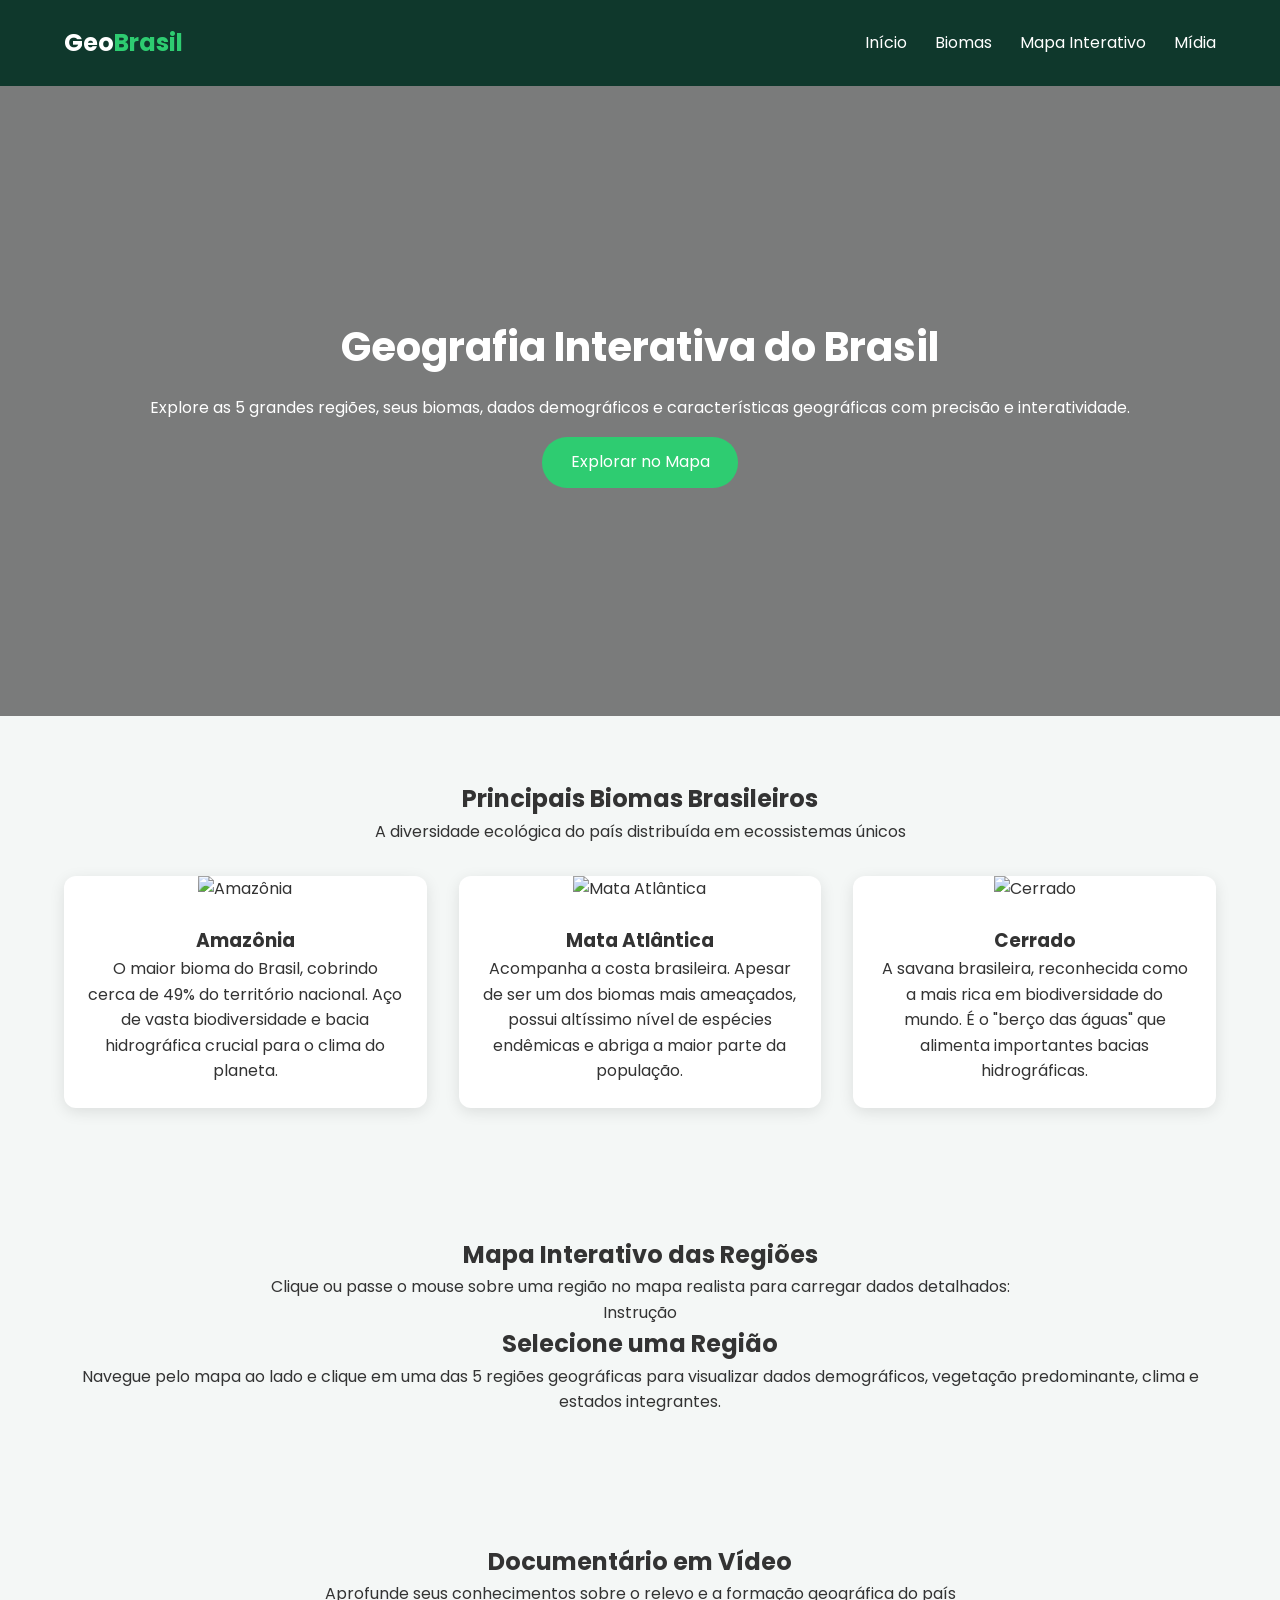
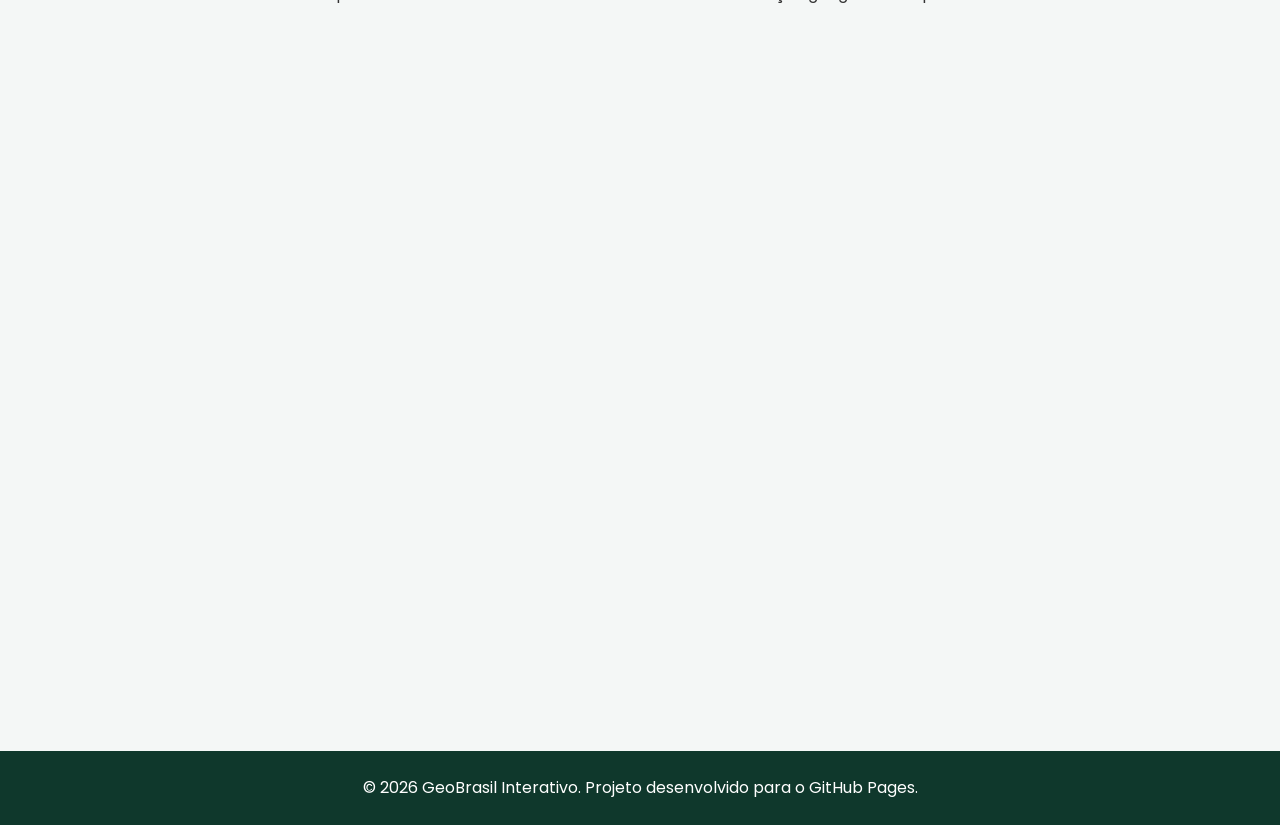
==== index.html @ f1c98713 "Update index.html" ====
<!DOCTYPE html>
<html lang="pt-BR">
<head>
    <meta charset="UTF-8">
    <meta name="viewport" content="width=device-width, initial-scale=1.0">
    <title>Geografia do Brasil | Portal Interativo</title>
    
    <!-- CSS Leaflet (Mapa Interativo Real) -->
    <link rel="stylesheet" href="https://unpkg.com/leaflet@1.9.4/dist/leaflet.css" />
    <!-- Google Fonts -->
    <link href="https://fonts.googleapis.com/css2?family=Poppins:wght@300;400;600;700&display=swap" rel="stylesheet">
    <!-- Estilo Principal -->
    <link rel="stylesheet" href="style.css">
</head>
<body>

    <header class="navbar">
        <div class="logo">Geo<span>Brasil</span></div>
        <nav>
            <a href="#inicio">Início</a>
            <a href="#biomas">Biomas</a>
            <a href="#interativo">Mapa Interativo</a>
            <a href="#midia">Mídia</a>
        </nav>
    </header>

    <section id="inicio" class="hero">
        <div class="hero-content">
            <h1>Geografia Interativa do Brasil</h1>
            <p>Explore as 5 grandes regiões, seus biomas, dados demográficos e características geográficas com precisão e interatividade.</p>
            <a href="#interativo" class="btn">Explorar no Mapa</a>
        </div>
    </section>

    <!-- SEÇÃO DOS BIOMAS -->
    <section id="biomas" class="cards-container">
        <h2>Principais Biomas Brasileiros</h2>
        <p class="subtitulo">A diversidade ecológica do país distribuída em ecossistemas únicos</p>
        
        <div class="grid">
            <div class="card">
                <img src="https://images.unsplash.com/photo-1516026672322-bc52d61a55d5?auto=format&fit=crop&w=600&q=80" alt="Amazônia">
                <div class="card-info">
                    <h3>Amazônia</h3>
                    <p>O maior bioma do Brasil, cobrindo cerca de 49% do território nacional. Aço de vasta biodiversidade e bacia hidrográfica crucial para o clima do planeta.</p>
                </div>
            </div>

            <div class="card">
                <img src="https://images.unsplash.com/photo-1507525428034-b723cf961d3e?auto=format&fit=crop&w=600&q=80" alt="Mata Atlântica">
                <div class="card-info">
                    <h3>Mata Atlântica</h3>
                    <p>Acompanha a costa brasileira. Apesar de ser um dos biomas mais ameaçados, possui altíssimo nível de espécies endêmicas e abriga a maior parte da população.</p>
                </div>
            </div>

            <div class="card">
                <img src="https://images.unsplash.com/photo-1544644181-1484b3fdfc62?auto=format&fit=crop&w=600&q=80" alt="Cerrado">
                <div class="card-info">
                    <h3>Cerrado</h3>
                    <p>A savana brasileira, reconhecida como a mais rica em biodiversidade do mundo. É o "berço das águas" que alimenta importantes bacias hidrográficas.</p>
                </div>
            </div>
        </div>
    </section>

    <!-- MAPA INTERATIVO REAL -->
    <section id="interativo" class="interactive-section">
        <h2>Mapa Interativo das Regiões</h2>
        <p class="subtitulo">Clique ou passe o mouse sobre uma região no mapa realista para carregar dados detalhados:</p>

        <div class="map-layout">
            <!-- Contêiner do Mapa do Leaflet -->
            <div id="map"></div>

            <!-- Painel de Informações Ricas -->
            <div id="info-panel" class="info-panel">
                <div class="panel-header">
                    <span class="badge" id="regiao-tag">Instrução</span>
                    <h2 id="regiao-titulo">Selecione uma Região</h2>
                </div>
                
                <p id="regiao-desc" class="desc-text">
                    Navegue pelo mapa ao lado e clique em uma das 5 regiões geográficas para visualizar dados demográficos, vegetação predominante, clima e estados integrantes.
                </p>

                <div id="regiao-detalhes" class="details-grid" style="display: none;">
                    <div class="detail-item">
                        <strong>Área Aproximada:</strong>
                        <span id="det-area">-</span>
                    </div>
                    <div class="detail-item">
                        <strong>População:</strong>
                        <span id="det-populacao">-</span>
                    </div>
                    <div class="detail-item">
                        <strong>Clima Predominante:</strong>
                        <span id="det-clima">-</span>
                    </div>
                    <div class="detail-item">
                        <strong>Biomas Principais:</strong>
                        <span id="det-biomas">-</span>
                    </div>
                    <div class="detail-item full-width">
                        <strong>Estados:</strong>
                        <span id="det-estados">-</span>
                    </div>
                </div>
            </div>
        </div>
    </section>

    <!-- VÍDEOS E MÍDIA -->
    <section id="midia" class="media-section">
        <h2>Documentário em Vídeo</h2>
        <p class="subtitulo">Aprofunde seus conhecimentos sobre o relevo e a formação geográfica do país</p>
        
        <div class="video-container">
            <iframe src="https://www.youtube-nocookie.com/embed/dQw4w9WgXcQ" title="Documentário Geografia do Brasil" frameborder="0" allow="accelerometer; autoplay; clipboard-write; encrypted-media; gyroscope; picture-in-picture" allowfullscreen></iframe>
        </div>
    </section>

    <footer>
        <p>&copy; 2026 GeoBrasil Interativo. Projeto desenvolvido para o GitHub Pages.</p>
    </footer>

    <!-- JS do Leaflet -->
    <script src="https://unpkg.com/leaflet@1.9.4/dist/leaflet.js"></script>
    <!-- Código JS Principal -->
    <script src="script.js"></script>
</body>
</html>
---- style.css ----
* {
    margin: 0;
    padding: 0;
    box-sizing: border-box;
    font-family: 'Poppins', sans-serif;
}

body {
    background-color: #f4f7f6;
    color: #333;
    line-height: 1.6;
}

.navbar {
    display: flex;
    justify-content: space-between;
    align-items: center;
    padding: 1.5rem 5%;
    background: #0f382c;
    color: white;
    position: sticky;
    top: 0;
    z-index: 1000;
}

.navbar .logo {
    font-size: 1.5rem;
    font-weight: 700;
}

.navbar .logo span {
    color: #2ecc71;
}

.navbar nav a {
    color: white;
    text-decoration: none;
    margin-left: 1.5rem;
    transition: color 0.3s;
}

.navbar nav a:hover {
    color: #2ecc71;
}

.hero {
    height: 70vh;
    background: linear-gradient(rgba(0,0,0,0.5), rgba(0,0,0,0.5)), url('https://images.unsplash.com/photo-1544644181-1484b3fdfc62?auto=format&fit=crop&w=1500&q=80') center/cover;
    display: flex;
    align-items: center;
    justify-content: center;
    text-align: center;
    color: white;
    padding: 0 1rem;
}

.hero h1 {
    font-size: 2.5rem;
    margin-bottom: 1rem;
}

.btn {
    display: inline-block;
    padding: 0.8rem 1.8rem;
    background: #2ecc71;
    color: white;
    text-decoration: none;
    border-radius: 25px;
    margin-top: 1rem;
    transition: transform 0.3s, background 0.3s;
}

.btn:hover {
    background: #27ae60;
    transform: translateY(-3px);
}

.cards-container, .interactive-section, .media-section {
    padding: 4rem 5%;
    text-align: center;
}

.grid {
    display: grid;
    grid-template-columns: repeat(auto-fit, minmax(280px, 1fr));
    gap: 2rem;
    margin-top: 2rem;
}

.card {
    background: white;
    border-radius: 12px;
    overflow: hidden;
    box-shadow: 0 4px 15px rgba(0,0,0,0.1);
    transition: transform 0.3s;
}

.card:hover {
    transform: translateY(-8px);
}

.card img {
    width: 100%;
    height: 200px;
    object-fit: cover;
}

.card-info {
    padding: 1.5rem;
}

.map-container {
    display: flex;
    flex-wrap: wrap;
    justify-content: center;
    align-items: center;
    gap: 2rem;
    margin-top: 2rem;
}

.mapa-svg {
    width: 100%;
    max-width: 400px;
    height: auto;
}

.regiao {
    fill: #2ecc71;
    stroke: #ffffff;
    stroke-width: 2;
    cursor: pointer;
    transition: fill 0.3s, transform 0.2s;
}

.regiao:hover {
    fill: #0f382c;
}

.info-box {
    background: white;
    padding: 2rem;
    border-radius: 10px;
    box-shadow: 0 4px 10px rgba(0,0,0,0.08);
    max-width: 350px;
    text-align: left;
}

.video-container {
    margin-top: 2rem;
    position: relative;
    padding-bottom: 56.25%;
    height: 0;
    overflow: hidden;
    max-width: 800px;
    margin-left: auto;
    margin-right: auto;
    border-radius: 12px;
}

.video-container iframe {
    position: absolute;
    top: 0;
    left: 0;
    width: 100%;
    height: 100%;
}

footer {
    background: #0f382c;
    color: white;
    text-align: center;
    padding: 1.5rem;
}
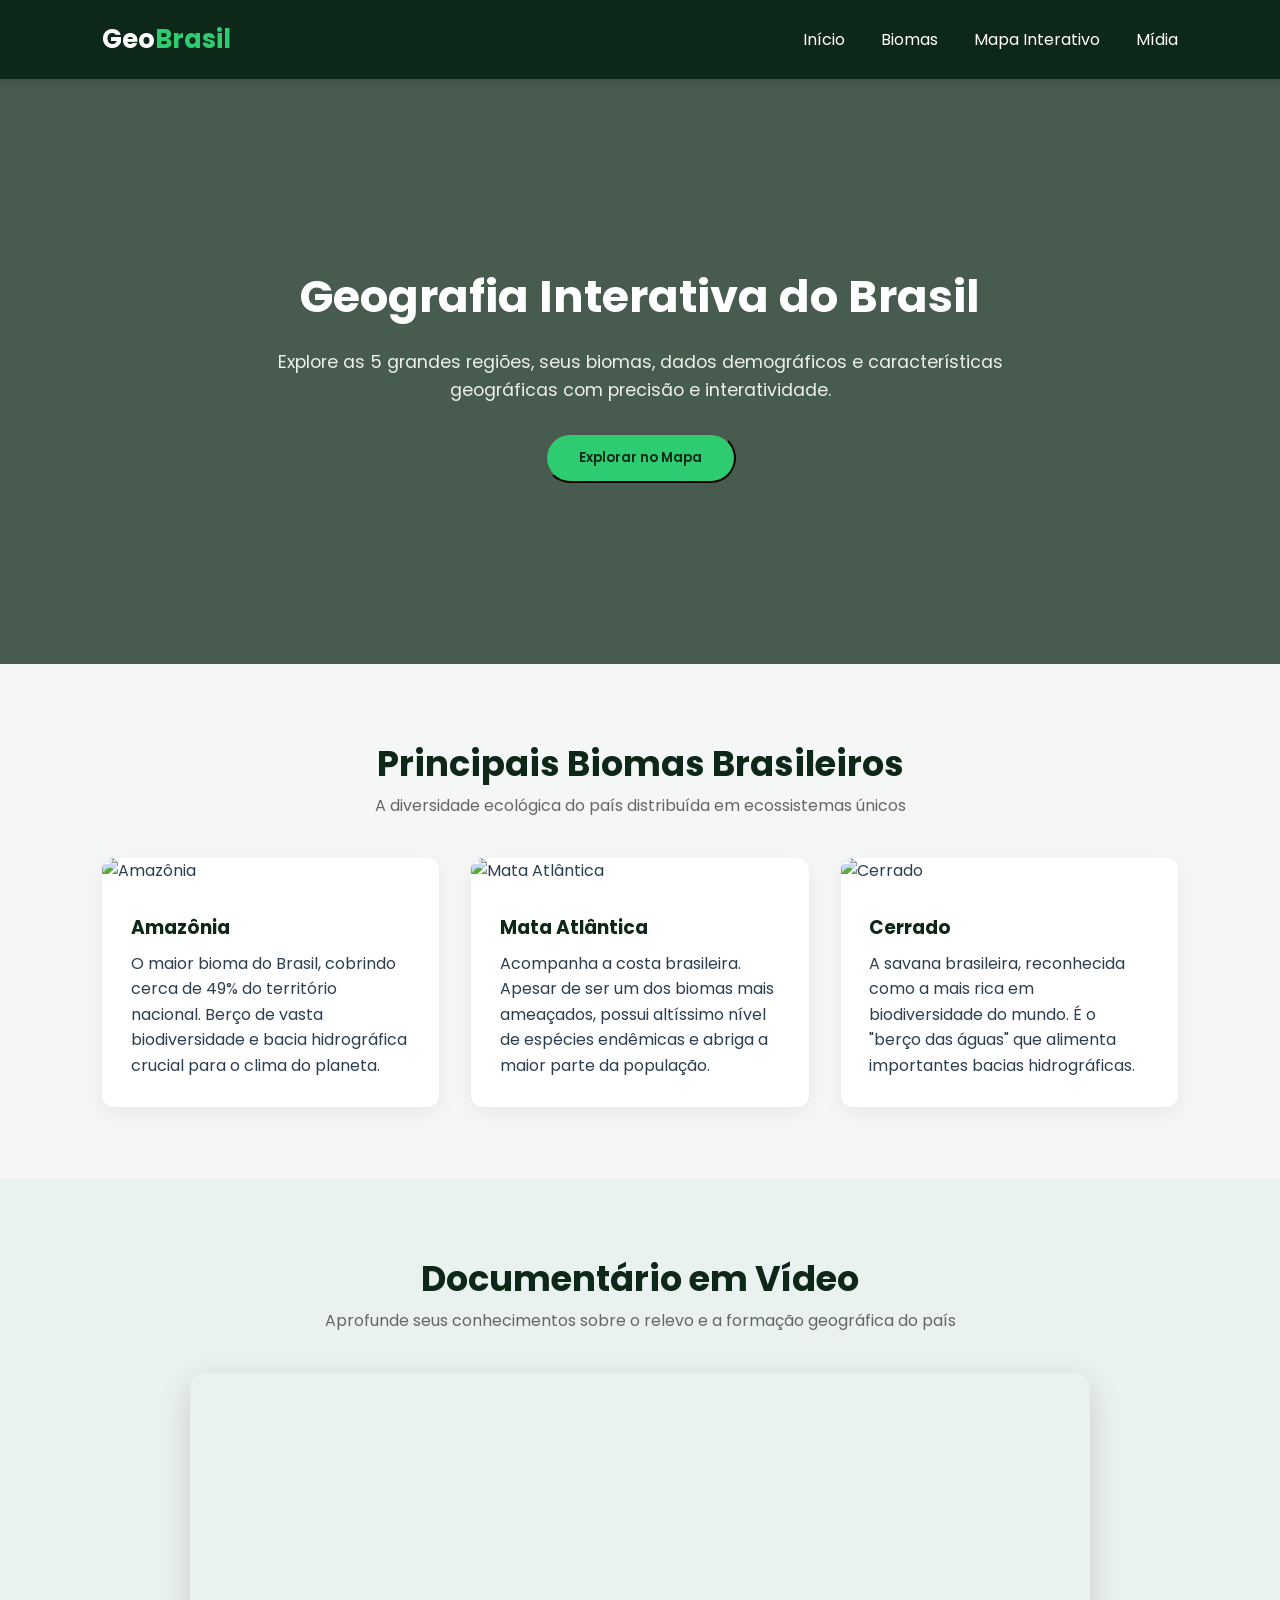
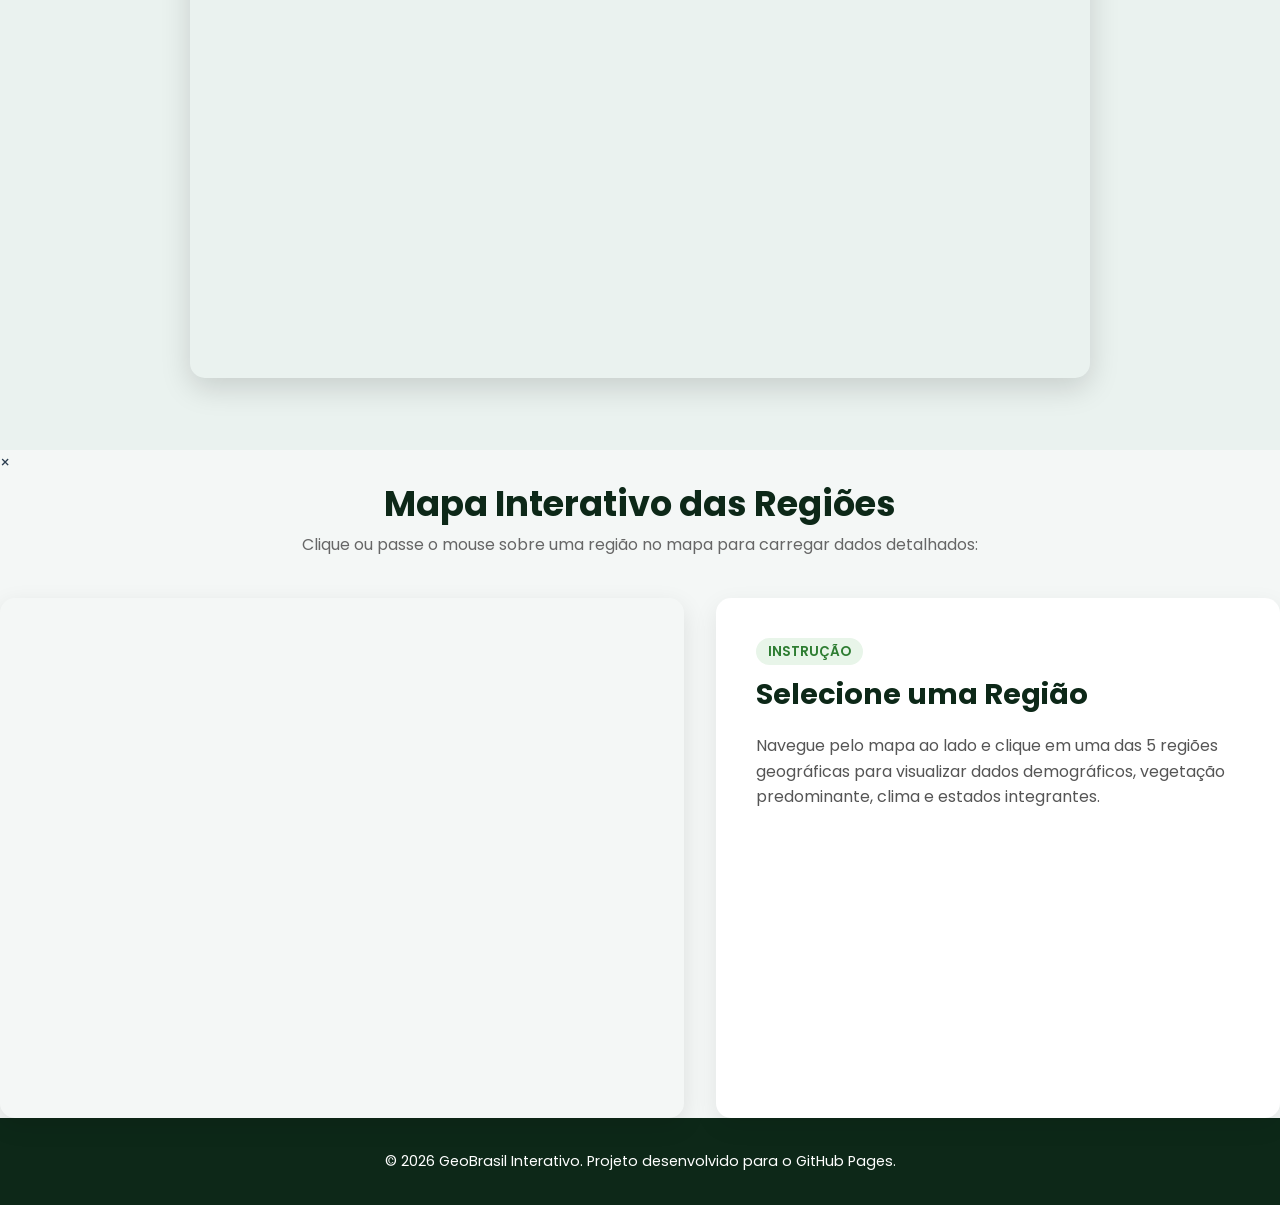
==== commit 9123fce2: "Update index.html" ====
--- a/index.html
+++ b/index.html
@@ -19,7 +19,7 @@
         <nav>
             <a href="#inicio">Início</a>
             <a href="#biomas">Biomas</a>
-            <a href="#interativo">Mapa Interativo</a>
+            <a href="javascript:void(0)" id="open-map-btn">Mapa Interativo</a>
             <a href="#midia">Mídia</a>
         </nav>
     </header>
@@ -28,7 +28,7 @@
         <div class="hero-content">
             <h1>Geografia Interativa do Brasil</h1>
             <p>Explore as 5 grandes regiões, seus biomas, dados demográficos e características geográficas com precisão e interatividade.</p>
-            <a href="#interativo" class="btn">Explorar no Mapa</a>
+            <button id="hero-map-btn" class="btn">Explorar no Mapa</button>
         </div>
     </section>
 
@@ -42,7 +42,7 @@
                 <img src="https://images.unsplash.com/photo-1516026672322-bc52d61a55d5?auto=format&fit=crop&w=600&q=80" alt="Amazônia">
                 <div class="card-info">
                     <h3>Amazônia</h3>
-                    <p>O maior bioma do Brasil, cobrindo cerca de 49% do território nacional. Aço de vasta biodiversidade e bacia hidrográfica crucial para o clima do planeta.</p>
+                    <p>O maior bioma do Brasil, cobrindo cerca de 49% do território nacional. Berço de vasta biodiversidade e bacia hidrográfica crucial para o clima do planeta.</p>
                 </div>
             </div>
 
@@ -64,52 +64,6 @@
         </div>
     </section>
 
-    <!-- MAPA INTERATIVO REAL -->
-    <section id="interativo" class="interactive-section">
-        <h2>Mapa Interativo das Regiões</h2>
-        <p class="subtitulo">Clique ou passe o mouse sobre uma região no mapa realista para carregar dados detalhados:</p>
-
-        <div class="map-layout">
-            <!-- Contêiner do Mapa do Leaflet -->
-            <div id="map"></div>
-
-            <!-- Painel de Informações Ricas -->
-            <div id="info-panel" class="info-panel">
-                <div class="panel-header">
-                    <span class="badge" id="regiao-tag">Instrução</span>
-                    <h2 id="regiao-titulo">Selecione uma Região</h2>
-                </div>
-                
-                <p id="regiao-desc" class="desc-text">
-                    Navegue pelo mapa ao lado e clique em uma das 5 regiões geográficas para visualizar dados demográficos, vegetação predominante, clima e estados integrantes.
-                </p>
-
-                <div id="regiao-detalhes" class="details-grid" style="display: none;">
-                    <div class="detail-item">
-                        <strong>Área Aproximada:</strong>
-                        <span id="det-area">-</span>
-                    </div>
-                    <div class="detail-item">
-                        <strong>População:</strong>
-                        <span id="det-populacao">-</span>
-                    </div>
-                    <div class="detail-item">
-                        <strong>Clima Predominante:</strong>
-                        <span id="det-clima">-</span>
-                    </div>
-                    <div class="detail-item">
-                        <strong>Biomas Principais:</strong>
-                        <span id="det-biomas">-</span>
-                    </div>
-                    <div class="detail-item full-width">
-                        <strong>Estados:</strong>
-                        <span id="det-estados">-</span>
-                    </div>
-                </div>
-            </div>
-        </div>
-    </section>
-
     <!-- VÍDEOS E MÍDIA -->
     <section id="midia" class="media-section">
         <h2>Documentário em Vídeo</h2>
@@ -119,6 +73,52 @@
             <iframe src="https://www.youtube-nocookie.com/embed/dQw4w9WgXcQ" title="Documentário Geografia do Brasil" frameborder="0" allow="accelerometer; autoplay; clipboard-write; encrypted-media; gyroscope; picture-in-picture" allowfullscreen></iframe>
         </div>
     </section>
+
+    <!-- JANELA MODAL DO MAPA INTERATIVO -->
+    <div id="map-modal" class="modal">
+        <div class="modal-content">
+            <span class="close-btn" id="close-map-btn">&times;</span>
+            <h2>Mapa Interativo das Regiões</h2>
+            <p class="subtitulo">Clique ou passe o mouse sobre uma região no mapa para carregar dados detalhados:</p>
+
+            <div class="map-layout">
+                <div id="map"></div>
+                <div id="info-panel" class="info-panel">
+                    <div class="panel-header">
+                        <span class="badge" id="regiao-tag">Instrução</span>
+                        <h2 id="regiao-titulo">Selecione uma Região</h2>
+                    </div>
+                    
+                    <p id="regiao-desc" class="desc-text">
+                        Navegue pelo mapa ao lado e clique em uma das 5 regiões geográficas para visualizar dados demográficos, vegetação predominante, clima e estados integrantes.
+                    </p>
+
+                    <div id="regiao-detalhes" class="details-grid" style="display: none;">
+                        <div class="detail-item">
+                            <strong>Área Aproximada:</strong>
+                            <span id="det-area">-</span>
+                        </div>
+                        <div class="detail-item">
+                            <strong>População:</strong>
+                            <span id="det-populacao">-</span>
+                        </div>
+                        <div class="detail-item">
+                            <strong>Clima Predominante:</strong>
+                            <span id="det-clima">-</span>
+                        </div>
+                        <div class="detail-item">
+                            <strong>Biomas Principais:</strong>
+                            <span id="det-biomas">-</span>
+                        </div>
+                        <div class="detail-item full-width">
+                            <strong>Estados:</strong>
+                            <span id="det-estados">-</span>
+                        </div>
+                    </div>
+                </div>
+            </div>
+        </div>
+    </div>
 
     <footer>
         <p>&copy; 2026 GeoBrasil Interativo. Projeto desenvolvido para o GitHub Pages.</p>
--- a/style.css
+++ b/style.css
@@ -7,24 +7,26 @@
 
 body {
     background-color: #f4f7f6;
-    color: #333;
+    color: #2c3e50;
     line-height: 1.6;
 }
 
+/* NAVBAR */
 .navbar {
     display: flex;
     justify-content: space-between;
     align-items: center;
-    padding: 1.5rem 5%;
-    background: #0f382c;
+    padding: 1.2rem 8%;
+    background: #0d2818;
     color: white;
     position: sticky;
     top: 0;
     z-index: 1000;
+    box-shadow: 0 2px 10px rgba(0,0,0,0.15);
 }
 
 .navbar .logo {
-    font-size: 1.5rem;
+    font-size: 1.6rem;
     font-weight: 700;
 }
 
@@ -35,7 +37,8 @@
 .navbar nav a {
     color: white;
     text-decoration: none;
-    margin-left: 1.5rem;
+    margin-left: 2rem;
+    font-weight: 400;
     transition: color 0.3s;
 }
 
@@ -43,118 +46,196 @@
     color: #2ecc71;
 }
 
+/* HERO SECTION */
 .hero {
-    height: 70vh;
-    background: linear-gradient(rgba(0,0,0,0.5), rgba(0,0,0,0.5)), url('https://images.unsplash.com/photo-1544644181-1484b3fdfc62?auto=format&fit=crop&w=1500&q=80') center/cover;
+    height: 65vh;
+    background: linear-gradient(rgba(13, 40, 24, 0.75), rgba(13, 40, 24, 0.75)), 
+                url('https://images.unsplash.com/photo-1544644181-1484b3fdfc62?auto=format&fit=crop&w=1500&q=80') center/cover no-repeat;
     display: flex;
     align-items: center;
     justify-content: center;
     text-align: center;
     color: white;
-    padding: 0 1rem;
+    padding: 0 2rem;
+}
+
+.hero-content {
+    max-width: 800px;
 }
 
 .hero h1 {
-    font-size: 2.5rem;
+    font-size: 2.8rem;
     margin-bottom: 1rem;
+    font-weight: 700;
+}
+
+.hero p {
+    font-size: 1.1rem;
+    margin-bottom: 1.8rem;
+    opacity: 0.9;
 }
 
 .btn {
     display: inline-block;
-    padding: 0.8rem 1.8rem;
+    padding: 0.8rem 2rem;
     background: #2ecc71;
-    color: white;
+    color: #0d2818;
+    font-weight: 600;
     text-decoration: none;
-    border-radius: 25px;
-    margin-top: 1rem;
-    transition: transform 0.3s, background 0.3s;
+    border-radius: 30px;
+    transition: all 0.3s ease;
 }
 
 .btn:hover {
     background: #27ae60;
+    color: white;
     transform: translateY(-3px);
-}
-
+    box-shadow: 0 5px 15px rgba(46, 204, 113, 0.4);
+}
+
+/* SEÇÕES GERAIS */
 .cards-container, .interactive-section, .media-section {
-    padding: 4rem 5%;
-    text-align: center;
-}
-
+    padding: 4.5rem 8%;
+}
+
+h2 {
+    font-size: 2.2rem;
+    color: #0d2818;
+    text-align: center;
+}
+
+.subtitulo {
+    text-align: center;
+    color: #666;
+    margin-bottom: 2.5rem;
+}
+
+/* CARDS DOS BIOMAS */
 .grid {
     display: grid;
-    grid-template-columns: repeat(auto-fit, minmax(280px, 1fr));
+    grid-template-columns: repeat(auto-fit, minmax(300px, 1fr));
     gap: 2rem;
-    margin-top: 2rem;
 }
 
 .card {
     background: white;
     border-radius: 12px;
     overflow: hidden;
-    box-shadow: 0 4px 15px rgba(0,0,0,0.1);
-    transition: transform 0.3s;
+    box-shadow: 0 6px 20px rgba(0,0,0,0.06);
+    transition: transform 0.3s, box-shadow 0.3s;
 }
 
 .card:hover {
     transform: translateY(-8px);
+    box-shadow: 0 12px 25px rgba(0,0,0,0.12);
 }
 
 .card img {
     width: 100%;
-    height: 200px;
+    height: 220px;
     object-fit: cover;
 }
 
 .card-info {
-    padding: 1.5rem;
-}
-
-.map-container {
-    display: flex;
+    padding: 1.8rem;
+}
+
+.card-info h3 {
+    color: #0d2818;
+    margin-bottom: 0.5rem;
+}
+
+/* LAYOUT DO MAPA E PAINEL */
+.map-layout {
+    display: flex;
+    gap: 2rem;
+    align-items: stretch;
+    margin-top: 1rem;
     flex-wrap: wrap;
-    justify-content: center;
-    align-items: center;
-    gap: 2rem;
-    margin-top: 2rem;
-}
-
-.mapa-svg {
-    width: 100%;
-    max-width: 400px;
-    height: auto;
-}
-
-.regiao {
-    fill: #2ecc71;
-    stroke: #ffffff;
-    stroke-width: 2;
-    cursor: pointer;
-    transition: fill 0.3s, transform 0.2s;
-}
-
-.regiao:hover {
-    fill: #0f382c;
-}
-
-.info-box {
+}
+
+#map {
+    flex: 1 1 500px;
+    height: 520px;
+    border-radius: 15px;
+    box-shadow: 0 8px 25px rgba(0,0,0,0.1);
+    z-index: 1;
+}
+
+.info-panel {
+    flex: 1 1 380px;
     background: white;
-    padding: 2rem;
+    padding: 2.5rem;
+    border-radius: 15px;
+    box-shadow: 0 8px 25px rgba(0,0,0,0.08);
+    display: flex;
+    flex-direction: column;
+    justify-content: flex-start;
+}
+
+.panel-header {
+    margin-bottom: 1rem;
+}
+
+.badge {
+    background: #e8f5e9;
+    color: #2e7d32;
+    padding: 4px 12px;
+    border-radius: 20px;
+    font-size: 0.85rem;
+    font-weight: 600;
+    text-transform: uppercase;
+}
+
+.info-panel h2 {
+    text-align: left;
+    margin-top: 0.5rem;
+    font-size: 1.8rem;
+}
+
+.desc-text {
+    font-size: 1rem;
+    color: #555;
+    margin-bottom: 1.5rem;
+}
+
+.details-grid {
+    display: grid;
+    grid-template-columns: 1fr 1fr;
+    gap: 1rem;
+    background: #f8f9fa;
+    padding: 1.2rem;
     border-radius: 10px;
-    box-shadow: 0 4px 10px rgba(0,0,0,0.08);
-    max-width: 350px;
-    text-align: left;
+    border-left: 4px solid #2ecc71;
+}
+
+.detail-item {
+    font-size: 0.9rem;
+}
+
+.detail-item strong {
+    display: block;
+    color: #0d2818;
+}
+
+.detail-item.full-width {
+    grid-column: span 2;
+}
+
+/* MÍDIA E VÍDEO */
+.media-section {
+    background: #eaf2ef;
 }
 
 .video-container {
-    margin-top: 2rem;
     position: relative;
     padding-bottom: 56.25%;
     height: 0;
     overflow: hidden;
-    max-width: 800px;
-    margin-left: auto;
-    margin-right: auto;
-    border-radius: 12px;
+    max-width: 900px;
+    margin: 0 auto;
+    border-radius: 15px;
+    box-shadow: 0 10px 30px rgba(0,0,0,0.15);
 }
 
 .video-container iframe {
@@ -165,9 +246,24 @@
     height: 100%;
 }
 
+/* FOOTER */
 footer {
-    background: #0f382c;
-    color: white;
-    text-align: center;
-    padding: 1.5rem;
-}
+    background: #0d2818;
+    color: white;
+    text-align: center;
+    padding: 2rem;
+    font-size: 0.9rem;
+}
+
+/* RESPONSIVIDADE */
+@media (max-width: 768px) {
+    .map-layout {
+        flex-direction: column;
+    }
+    #map {
+        height: 380px;
+    }
+    .hero h1 {
+        font-size: 2rem;
+    }
+}
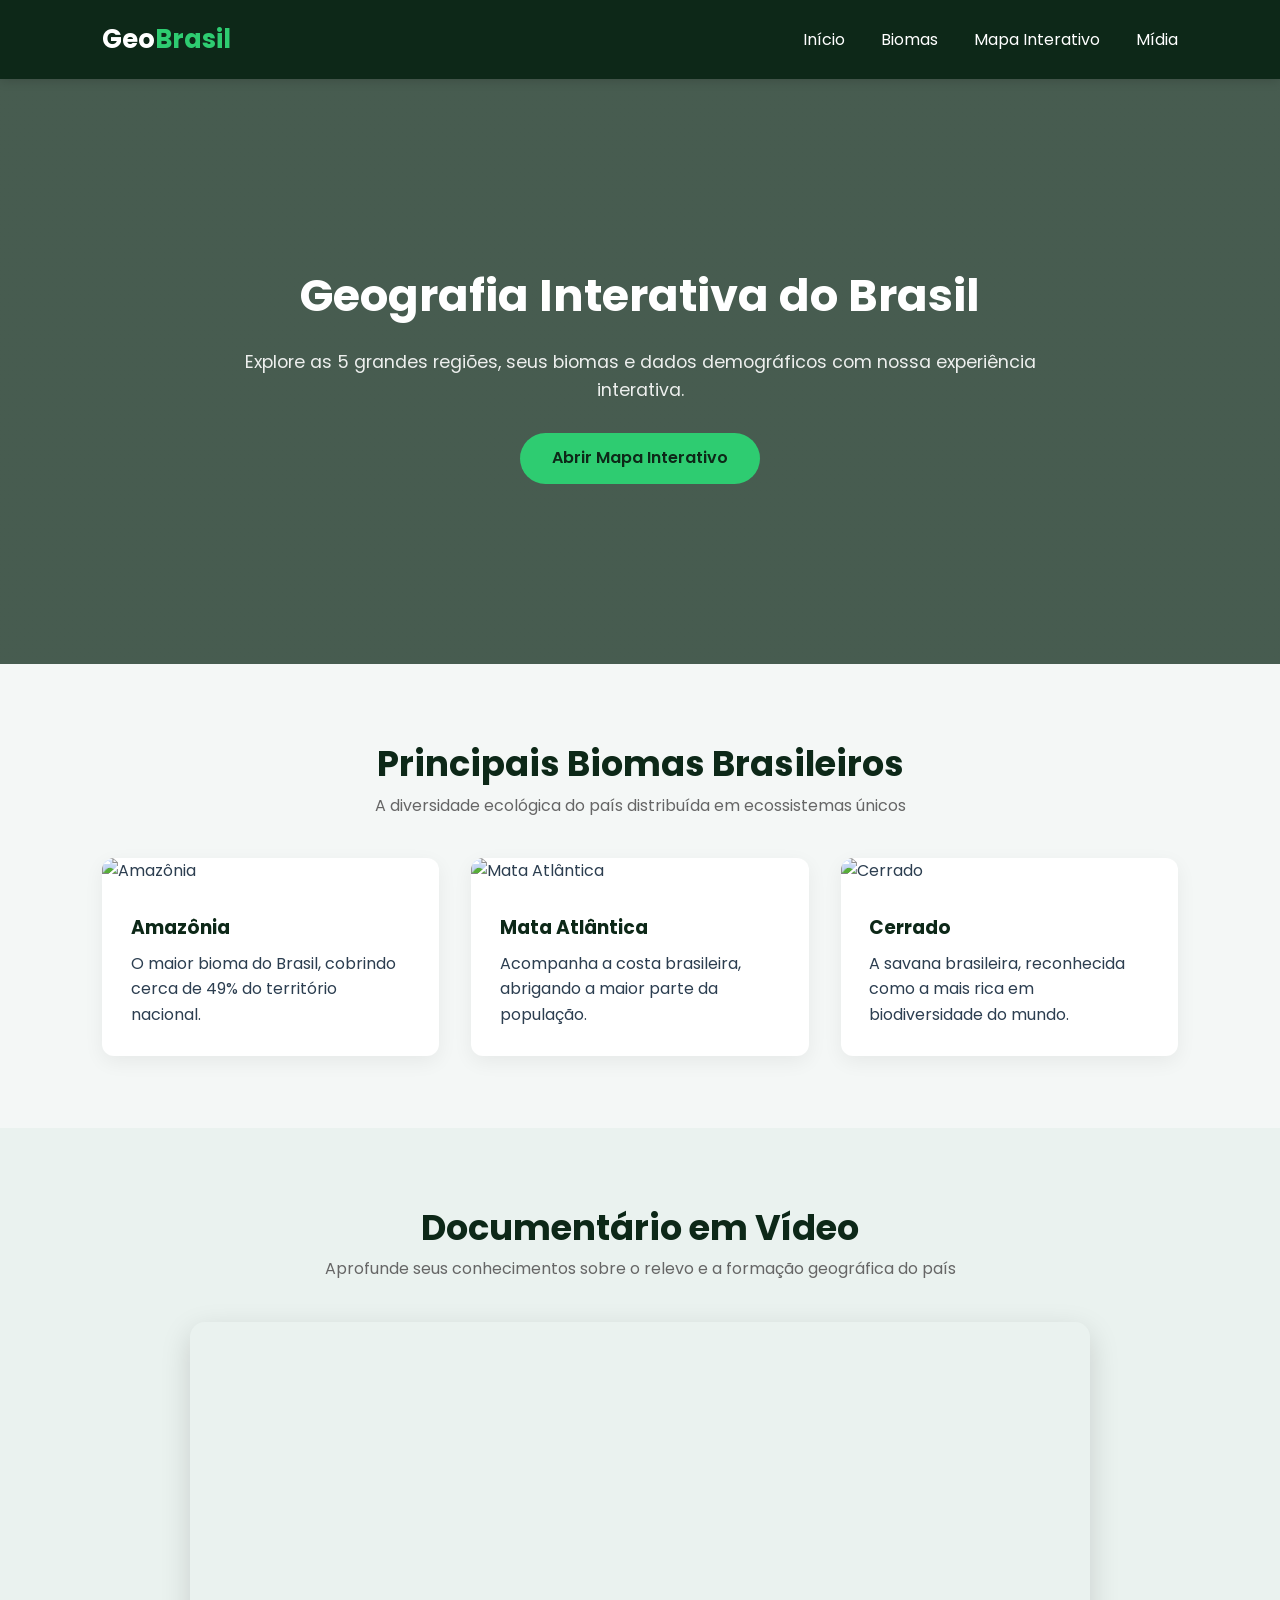
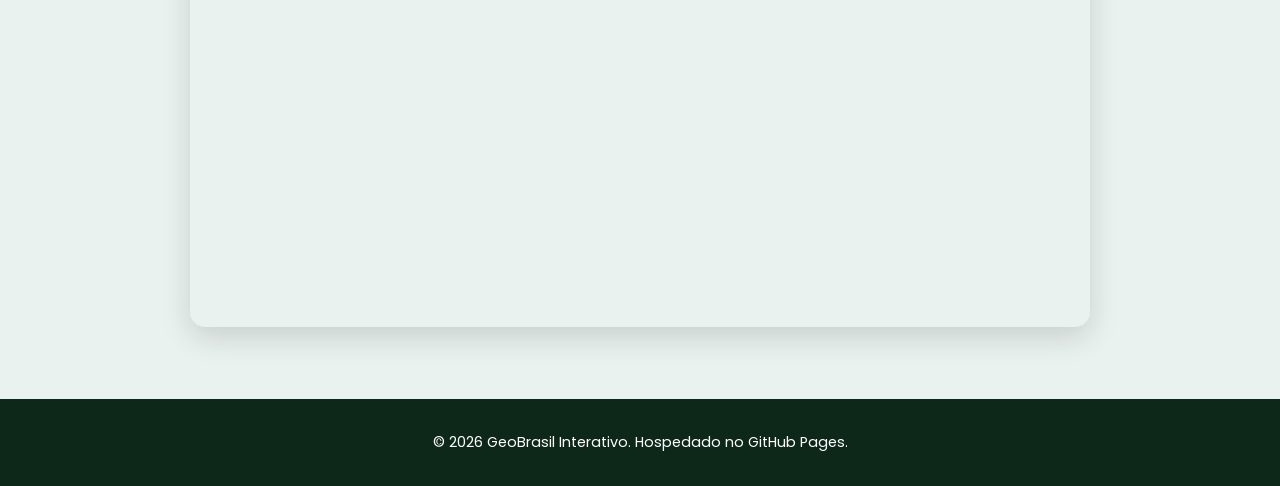
==== commit a5a487ae: "Update index.html" ====
--- a/index.html
+++ b/index.html
@@ -3,13 +3,8 @@
 <head>
     <meta charset="UTF-8">
     <meta name="viewport" content="width=device-width, initial-scale=1.0">
-    <title>Geografia do Brasil | Portal Interativo</title>
-    
-    <!-- CSS Leaflet (Mapa Interativo Real) -->
-    <link rel="stylesheet" href="https://unpkg.com/leaflet@1.9.4/dist/leaflet.css" />
-    <!-- Google Fonts -->
+    <title>Geografia do Brasil | Portal</title>
     <link href="https://fonts.googleapis.com/css2?family=Poppins:wght@300;400;600;700&display=swap" rel="stylesheet">
-    <!-- Estilo Principal -->
     <link rel="stylesheet" href="style.css">
 </head>
 <body>
@@ -17,9 +12,9 @@
     <header class="navbar">
         <div class="logo">Geo<span>Brasil</span></div>
         <nav>
-            <a href="#inicio">Início</a>
+            <a href="index.html">Início</a>
             <a href="#biomas">Biomas</a>
-            <a href="javascript:void(0)" id="open-map-btn">Mapa Interativo</a>
+            <a href="mapa.html" class="nav-highlight">Mapa Interativo</a>
             <a href="#midia">Mídia</a>
         </nav>
     </header>
@@ -27,12 +22,11 @@
     <section id="inicio" class="hero">
         <div class="hero-content">
             <h1>Geografia Interativa do Brasil</h1>
-            <p>Explore as 5 grandes regiões, seus biomas, dados demográficos e características geográficas com precisão e interatividade.</p>
-            <button id="hero-map-btn" class="btn">Explorar no Mapa</button>
+            <p>Explore as 5 grandes regiões, seus biomas e dados demográficos com nossa experiência interativa.</p>
+            <a href="mapa.html" class="btn">Abrir Mapa Interativo</a>
         </div>
     </section>
 
-    <!-- SEÇÃO DOS BIOMAS -->
     <section id="biomas" class="cards-container">
         <h2>Principais Biomas Brasileiros</h2>
         <p class="subtitulo">A diversidade ecológica do país distribuída em ecossistemas únicos</p>
@@ -42,91 +36,37 @@
                 <img src="https://images.unsplash.com/photo-1516026672322-bc52d61a55d5?auto=format&fit=crop&w=600&q=80" alt="Amazônia">
                 <div class="card-info">
                     <h3>Amazônia</h3>
-                    <p>O maior bioma do Brasil, cobrindo cerca de 49% do território nacional. Berço de vasta biodiversidade e bacia hidrográfica crucial para o clima do planeta.</p>
+                    <p>O maior bioma do Brasil, cobrindo cerca de 49% do território nacional.</p>
                 </div>
             </div>
-
             <div class="card">
                 <img src="https://images.unsplash.com/photo-1507525428034-b723cf961d3e?auto=format&fit=crop&w=600&q=80" alt="Mata Atlântica">
                 <div class="card-info">
                     <h3>Mata Atlântica</h3>
-                    <p>Acompanha a costa brasileira. Apesar de ser um dos biomas mais ameaçados, possui altíssimo nível de espécies endêmicas e abriga a maior parte da população.</p>
+                    <p>Acompanha a costa brasileira, abrigando a maior parte da população.</p>
                 </div>
             </div>
-
             <div class="card">
                 <img src="https://images.unsplash.com/photo-1544644181-1484b3fdfc62?auto=format&fit=crop&w=600&q=80" alt="Cerrado">
                 <div class="card-info">
                     <h3>Cerrado</h3>
-                    <p>A savana brasileira, reconhecida como a mais rica em biodiversidade do mundo. É o "berço das águas" que alimenta importantes bacias hidrográficas.</p>
+                    <p>A savana brasileira, reconhecida como a mais rica em biodiversidade do mundo.</p>
                 </div>
             </div>
         </div>
     </section>
 
-    <!-- VÍDEOS E MÍDIA -->
     <section id="midia" class="media-section">
         <h2>Documentário em Vídeo</h2>
         <p class="subtitulo">Aprofunde seus conhecimentos sobre o relevo e a formação geográfica do país</p>
-        
         <div class="video-container">
-            <iframe src="https://www.youtube-nocookie.com/embed/dQw4w9WgXcQ" title="Documentário Geografia do Brasil" frameborder="0" allow="accelerometer; autoplay; clipboard-write; encrypted-media; gyroscope; picture-in-picture" allowfullscreen></iframe>
+            <iframe src="https://www.youtube-nocookie.com/embed/dQw4w9WgXcQ" title="Documentário Geografia do Brasil" frameborder="0" allowfullscreen></iframe>
         </div>
     </section>
 
-    <!-- JANELA MODAL DO MAPA INTERATIVO -->
-    <div id="map-modal" class="modal">
-        <div class="modal-content">
-            <span class="close-btn" id="close-map-btn">&times;</span>
-            <h2>Mapa Interativo das Regiões</h2>
-            <p class="subtitulo">Clique ou passe o mouse sobre uma região no mapa para carregar dados detalhados:</p>
-
-            <div class="map-layout">
-                <div id="map"></div>
-                <div id="info-panel" class="info-panel">
-                    <div class="panel-header">
-                        <span class="badge" id="regiao-tag">Instrução</span>
-                        <h2 id="regiao-titulo">Selecione uma Região</h2>
-                    </div>
-                    
-                    <p id="regiao-desc" class="desc-text">
-                        Navegue pelo mapa ao lado e clique em uma das 5 regiões geográficas para visualizar dados demográficos, vegetação predominante, clima e estados integrantes.
-                    </p>
-
-                    <div id="regiao-detalhes" class="details-grid" style="display: none;">
-                        <div class="detail-item">
-                            <strong>Área Aproximada:</strong>
-                            <span id="det-area">-</span>
-                        </div>
-                        <div class="detail-item">
-                            <strong>População:</strong>
-                            <span id="det-populacao">-</span>
-                        </div>
-                        <div class="detail-item">
-                            <strong>Clima Predominante:</strong>
-                            <span id="det-clima">-</span>
-                        </div>
-                        <div class="detail-item">
-                            <strong>Biomas Principais:</strong>
-                            <span id="det-biomas">-</span>
-                        </div>
-                        <div class="detail-item full-width">
-                            <strong>Estados:</strong>
-                            <span id="det-estados">-</span>
-                        </div>
-                    </div>
-                </div>
-            </div>
-        </div>
-    </div>
-
     <footer>
-        <p>&copy; 2026 GeoBrasil Interativo. Projeto desenvolvido para o GitHub Pages.</p>
+        <p>&copy; 2026 GeoBrasil Interativo. Hospedado no GitHub Pages.</p>
     </footer>
 
-    <!-- JS do Leaflet -->
-    <script src="https://unpkg.com/leaflet@1.9.4/dist/leaflet.js"></script>
-    <!-- Código JS Principal -->
-    <script src="script.js"></script>
 </body>
 </html>
--- a/style.css
+++ b/style.css
@@ -82,7 +82,9 @@
     color: #0d2818;
     font-weight: 600;
     text-decoration: none;
+    border: none;
     border-radius: 30px;
+    cursor: pointer;
     transition: all 0.3s ease;
 }
 
@@ -94,7 +96,7 @@
 }
 
 /* SEÇÕES GERAIS */
-.cards-container, .interactive-section, .media-section {
+.cards-container, .media-section {
     padding: 4.5rem 8%;
 }
 
@@ -145,7 +147,48 @@
     margin-bottom: 0.5rem;
 }
 
-/* LAYOUT DO MAPA E PAINEL */
+/* ESTILOS DA JANELA MODAL DO MAPA */
+.modal {
+    display: none;
+    position: fixed;
+    z-index: 2000;
+    left: 0;
+    top: 0;
+    width: 100%;
+    height: 100%;
+    background-color: rgba(0, 0, 0, 0.75);
+    backdrop-filter: blur(5px);
+    overflow: auto;
+    animation: fadeIn 0.3s ease;
+}
+
+.modal-content {
+    background-color: #f4f7f6;
+    margin: 2% auto;
+    padding: 2rem;
+    border-radius: 15px;
+    width: 90%;
+    max-width: 1250px;
+    position: relative;
+    box-shadow: 0 10px 30px rgba(0,0,0,0.3);
+}
+
+.close-btn {
+    position: absolute;
+    right: 25px;
+    top: 15px;
+    font-size: 2.2rem;
+    font-weight: bold;
+    color: #333;
+    cursor: pointer;
+    transition: color 0.2s;
+}
+
+.close-btn:hover {
+    color: #e74c3c;
+}
+
+/* LAYOUT DO MAPA E PAINEL DENTRO DO MODAL */
 .map-layout {
     display: flex;
     gap: 2rem;
@@ -156,7 +199,7 @@
 
 #map {
     flex: 1 1 500px;
-    height: 520px;
+    height: 500px;
     border-radius: 15px;
     box-shadow: 0 8px 25px rgba(0,0,0,0.1);
     z-index: 1;
@@ -255,13 +298,18 @@
     font-size: 0.9rem;
 }
 
+@keyframes fadeIn {
+    from { opacity: 0; }
+    to { opacity: 1; }
+}
+
 /* RESPONSIVIDADE */
 @media (max-width: 768px) {
     .map-layout {
         flex-direction: column;
     }
     #map {
-        height: 380px;
+        height: 350px;
     }
     .hero h1 {
         font-size: 2rem;
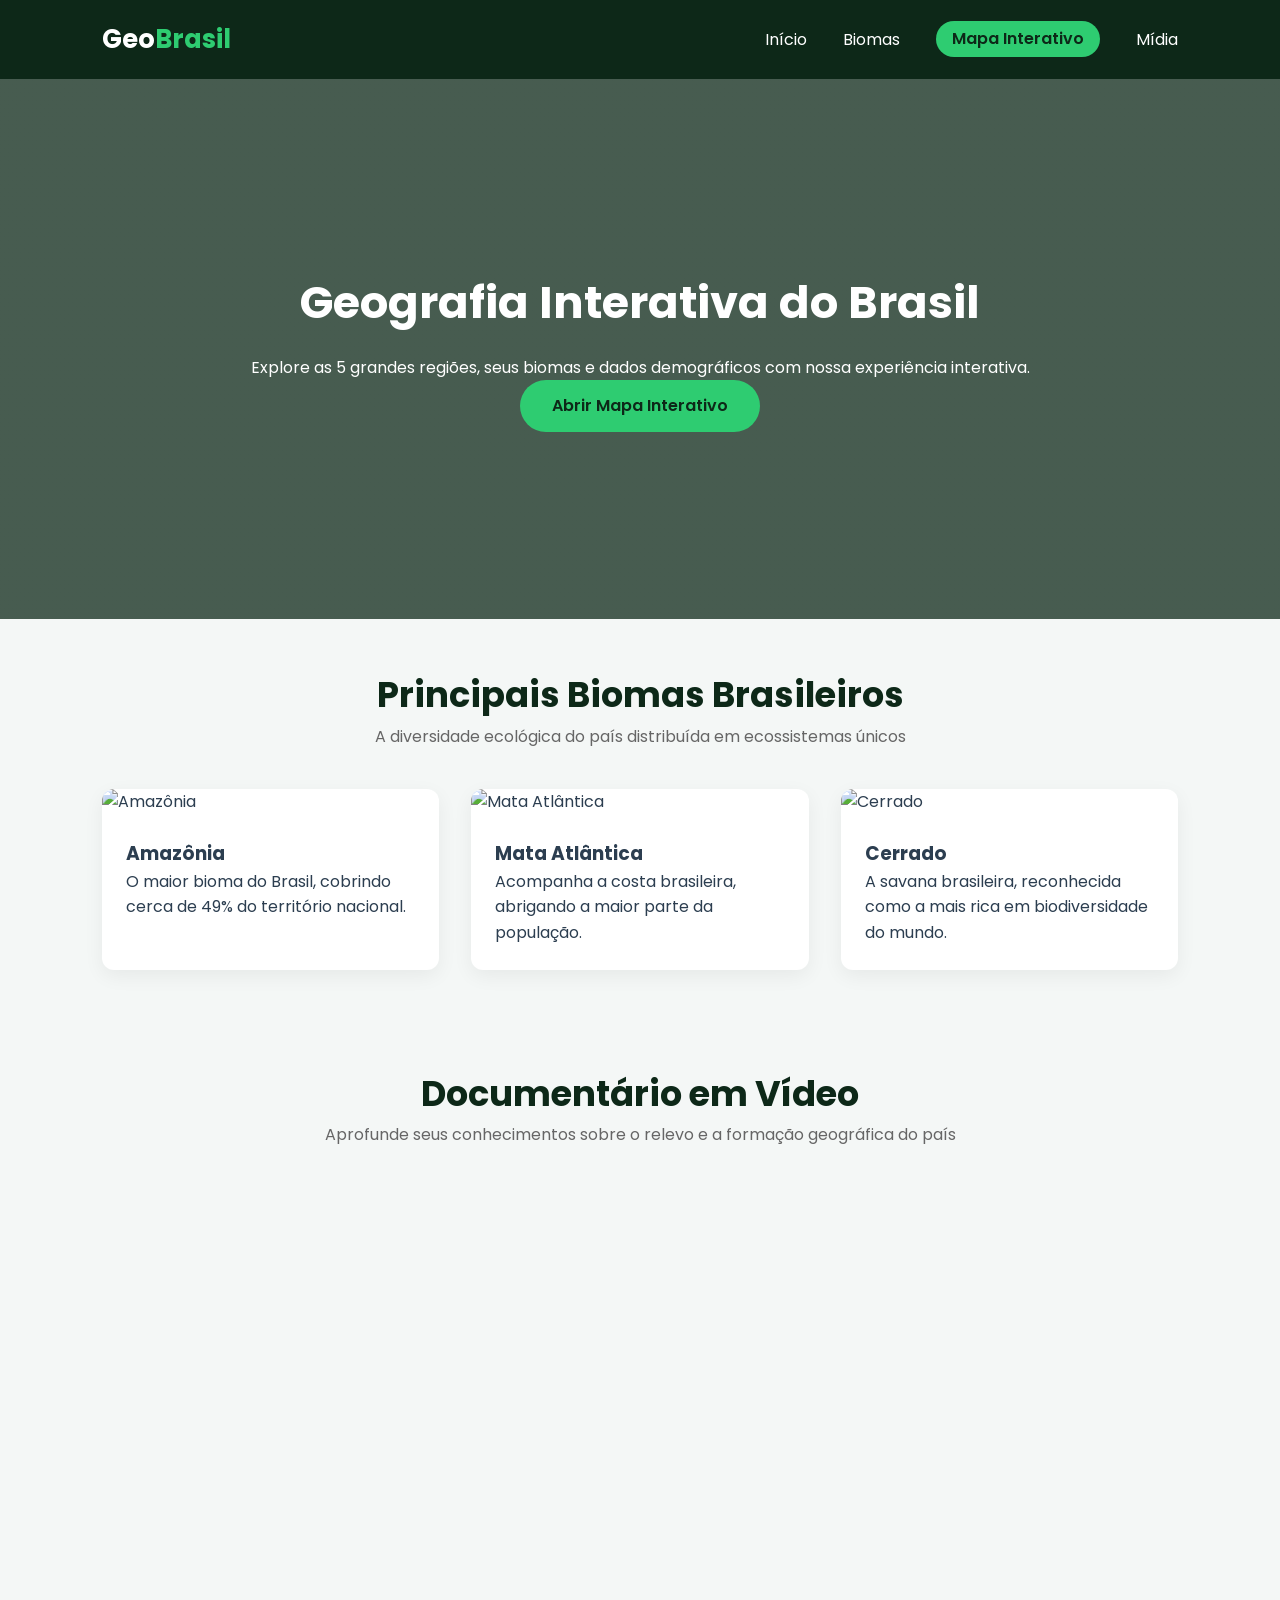
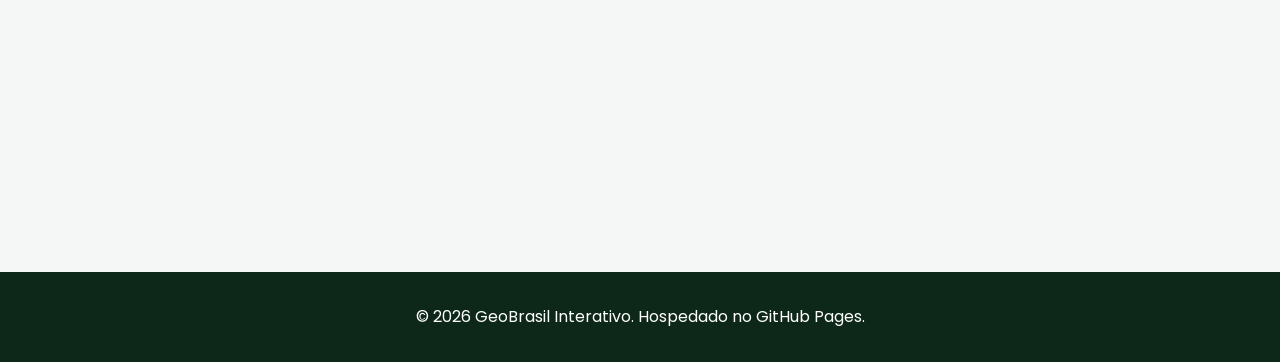
==== commit f38cab27: "Update index.html" ====
--- a/index.html
+++ b/index.html
@@ -14,7 +14,7 @@
         <nav>
             <a href="index.html">Início</a>
             <a href="#biomas">Biomas</a>
-            <a href="mapa.html" class="nav-highlight">Mapa Interativo</a>
+            <a href="mapa-interativo.html" class="nav-highlight">Mapa Interativo</a>
             <a href="#midia">Mídia</a>
         </nav>
     </header>
@@ -23,7 +23,7 @@
         <div class="hero-content">
             <h1>Geografia Interativa do Brasil</h1>
             <p>Explore as 5 grandes regiões, seus biomas e dados demográficos com nossa experiência interativa.</p>
-            <a href="mapa.html" class="btn">Abrir Mapa Interativo</a>
+            <a href="mapa-interativo.html" class="btn">Abrir Mapa Interativo</a>
         </div>
     </section>
 
--- a/style.css
+++ b/style.css
@@ -11,7 +11,6 @@
     line-height: 1.6;
 }
 
-/* NAVBAR */
 .navbar {
     display: flex;
     justify-content: space-between;
@@ -22,35 +21,30 @@
     position: sticky;
     top: 0;
     z-index: 1000;
-    box-shadow: 0 2px 10px rgba(0,0,0,0.15);
 }
 
-.navbar .logo {
-    font-size: 1.6rem;
-    font-weight: 700;
-}
-
-.navbar .logo span {
-    color: #2ecc71;
-}
-
+.navbar .logo { font-size: 1.6rem; font-weight: 700; }
+.navbar .logo span { color: #2ecc71; }
 .navbar nav a {
     color: white;
     text-decoration: none;
     margin-left: 2rem;
-    font-weight: 400;
     transition: color 0.3s;
 }
+.navbar nav a:hover, .navbar nav a.active { color: #2ecc71; }
 
-.navbar nav a:hover {
-    color: #2ecc71;
+.nav-highlight {
+    background: #2ecc71;
+    color: #0d2818 !important;
+    padding: 0.4rem 1rem;
+    border-radius: 20px;
+    font-weight: 600;
 }
 
-/* HERO SECTION */
 .hero {
-    height: 65vh;
+    height: 60vh;
     background: linear-gradient(rgba(13, 40, 24, 0.75), rgba(13, 40, 24, 0.75)), 
-                url('https://images.unsplash.com/photo-1544644181-1484b3fdfc62?auto=format&fit=crop&w=1500&q=80') center/cover no-repeat;
+                url('https://images.unsplash.com/photo-1544644181-1484b3fdfc62?auto=format&fit=crop&w=1500&q=80') center/cover;
     display: flex;
     align-items: center;
     justify-content: center;
@@ -59,22 +53,7 @@
     padding: 0 2rem;
 }
 
-.hero-content {
-    max-width: 800px;
-}
-
-.hero h1 {
-    font-size: 2.8rem;
-    margin-bottom: 1rem;
-    font-weight: 700;
-}
-
-.hero p {
-    font-size: 1.1rem;
-    margin-bottom: 1.8rem;
-    opacity: 0.9;
-}
-
+.hero h1 { font-size: 2.8rem; margin-bottom: 1rem; }
 .btn {
     display: inline-block;
     padding: 0.8rem 2rem;
@@ -82,127 +61,38 @@
     color: #0d2818;
     font-weight: 600;
     text-decoration: none;
-    border: none;
     border-radius: 30px;
-    cursor: pointer;
     transition: all 0.3s ease;
 }
+.btn:hover { background: #27ae60; color: white; transform: translateY(-3px); }
 
-.btn:hover {
-    background: #27ae60;
-    color: white;
-    transform: translateY(-3px);
-    box-shadow: 0 5px 15px rgba(46, 204, 113, 0.4);
-}
+.cards-container, .media-section, .interactive-page { padding: 3rem 8%; }
+h2 { font-size: 2.2rem; color: #0d2818; text-align: center; }
+.subtitulo { text-align: center; color: #666; margin-bottom: 2.5rem; }
 
-/* SEÇÕES GERAIS */
-.cards-container, .media-section {
-    padding: 4.5rem 8%;
-}
-
-h2 {
-    font-size: 2.2rem;
-    color: #0d2818;
-    text-align: center;
-}
-
-.subtitulo {
-    text-align: center;
-    color: #666;
-    margin-bottom: 2.5rem;
-}
-
-/* CARDS DOS BIOMAS */
 .grid {
     display: grid;
-    grid-template-columns: repeat(auto-fit, minmax(300px, 1fr));
+    grid-template-columns: repeat(auto-fit, minmax(280px, 1fr));
     gap: 2rem;
 }
+.card { background: white; border-radius: 12px; overflow: hidden; box-shadow: 0 6px 20px rgba(0,0,0,0.06); }
+.card img { width: 100%; height: 200px; object-fit: cover; }
+.card-info { padding: 1.5rem; }
 
-.card {
-    background: white;
-    border-radius: 12px;
-    overflow: hidden;
-    box-shadow: 0 6px 20px rgba(0,0,0,0.06);
-    transition: transform 0.3s, box-shadow 0.3s;
-}
-
-.card:hover {
-    transform: translateY(-8px);
-    box-shadow: 0 12px 25px rgba(0,0,0,0.12);
-}
-
-.card img {
-    width: 100%;
-    height: 220px;
-    object-fit: cover;
-}
-
-.card-info {
-    padding: 1.8rem;
-}
-
-.card-info h3 {
-    color: #0d2818;
-    margin-bottom: 0.5rem;
-}
-
-/* ESTILOS DA JANELA MODAL DO MAPA */
-.modal {
-    display: none;
-    position: fixed;
-    z-index: 2000;
-    left: 0;
-    top: 0;
-    width: 100%;
-    height: 100%;
-    background-color: rgba(0, 0, 0, 0.75);
-    backdrop-filter: blur(5px);
-    overflow: auto;
-    animation: fadeIn 0.3s ease;
-}
-
-.modal-content {
-    background-color: #f4f7f6;
-    margin: 2% auto;
-    padding: 2rem;
-    border-radius: 15px;
-    width: 90%;
-    max-width: 1250px;
-    position: relative;
-    box-shadow: 0 10px 30px rgba(0,0,0,0.3);
-}
-
-.close-btn {
-    position: absolute;
-    right: 25px;
-    top: 15px;
-    font-size: 2.2rem;
-    font-weight: bold;
-    color: #333;
-    cursor: pointer;
-    transition: color 0.2s;
-}
-
-.close-btn:hover {
-    color: #e74c3c;
-}
-
-/* LAYOUT DO MAPA E PAINEL DENTRO DO MODAL */
+/* ANIMAÇÃO INTERATIVA DOS MARCADORES DO MAPA */
 .map-layout {
     display: flex;
     gap: 2rem;
     align-items: stretch;
-    margin-top: 1rem;
+    margin-top: 1.5rem;
     flex-wrap: wrap;
 }
 
 #map {
     flex: 1 1 500px;
-    height: 500px;
+    height: 550px;
     border-radius: 15px;
     box-shadow: 0 8px 25px rgba(0,0,0,0.1);
-    z-index: 1;
 }
 
 .info-panel {
@@ -211,36 +101,11 @@
     padding: 2.5rem;
     border-radius: 15px;
     box-shadow: 0 8px 25px rgba(0,0,0,0.08);
-    display: flex;
-    flex-direction: column;
-    justify-content: flex-start;
 }
 
-.panel-header {
-    margin-bottom: 1rem;
-}
-
-.badge {
-    background: #e8f5e9;
-    color: #2e7d32;
-    padding: 4px 12px;
-    border-radius: 20px;
-    font-size: 0.85rem;
-    font-weight: 600;
-    text-transform: uppercase;
-}
-
-.info-panel h2 {
-    text-align: left;
-    margin-top: 0.5rem;
-    font-size: 1.8rem;
-}
-
-.desc-text {
-    font-size: 1rem;
-    color: #555;
-    margin-bottom: 1.5rem;
-}
+.badge { background: #e8f5e9; color: #2e7d32; padding: 4px 12px; border-radius: 20px; font-size: 0.85rem; font-weight: 600; }
+.info-panel h2 { text-align: left; margin-top: 0.5rem; }
+.desc-text { color: #555; margin-bottom: 1.5rem; }
 
 .details-grid {
     display: grid;
@@ -251,67 +116,41 @@
     border-radius: 10px;
     border-left: 4px solid #2ecc71;
 }
+.detail-item strong { display: block; color: #0d2818; }
+.detail-item.full-width { grid-column: span 2; }
 
-.detail-item {
-    font-size: 0.9rem;
+/* ANIMAÇÕES INTERATIVAS DO PULSO NO MAPA */
+.pulse-marker {
+    animation: pulseGlow 2s infinite ease-in-out;
+    cursor: pointer;
+    transition: transform 0.3s ease;
 }
 
-.detail-item strong {
-    display: block;
-    color: #0d2818;
+.pulse-marker:hover {
+    transform: scale(1.25);
 }
 
-.detail-item.full-width {
-    grid-column: span 2;
-}
-
-/* MÍDIA E VÍDEO */
-.media-section {
-    background: #eaf2ef;
+@keyframes pulseGlow {
+    0% {
+        filter: drop-shadow(0 0 2px rgba(46, 204, 113, 0.6));
+    }
+    50% {
+        filter: drop-shadow(0 0 12px rgba(46, 204, 113, 0.9));
+    }
+    100% {
+        filter: drop-shadow(0 0 2px rgba(46, 204, 113, 0.6));
+    }
 }
 
 .video-container {
     position: relative;
     padding-bottom: 56.25%;
     height: 0;
-    overflow: hidden;
     max-width: 900px;
     margin: 0 auto;
     border-radius: 15px;
-    box-shadow: 0 10px 30px rgba(0,0,0,0.15);
+    overflow: hidden;
 }
+.video-container iframe { position: absolute; top:0; left:0; width:100%; height:100%; }
 
-.video-container iframe {
-    position: absolute;
-    top: 0;
-    left: 0;
-    width: 100%;
-    height: 100%;
-}
-
-/* FOOTER */
-footer {
-    background: #0d2818;
-    color: white;
-    text-align: center;
-    padding: 2rem;
-    font-size: 0.9rem;
-}
-
-@keyframes fadeIn {
-    from { opacity: 0; }
-    to { opacity: 1; }
-}
-
-/* RESPONSIVIDADE */
-@media (max-width: 768px) {
-    .map-layout {
-        flex-direction: column;
-    }
-    #map {
-        height: 350px;
-    }
-    .hero h1 {
-        font-size: 2rem;
-    }
-}
+footer { background: #0d2818; color: white; text-align: center; padding: 2rem; margin-top: 2rem; }
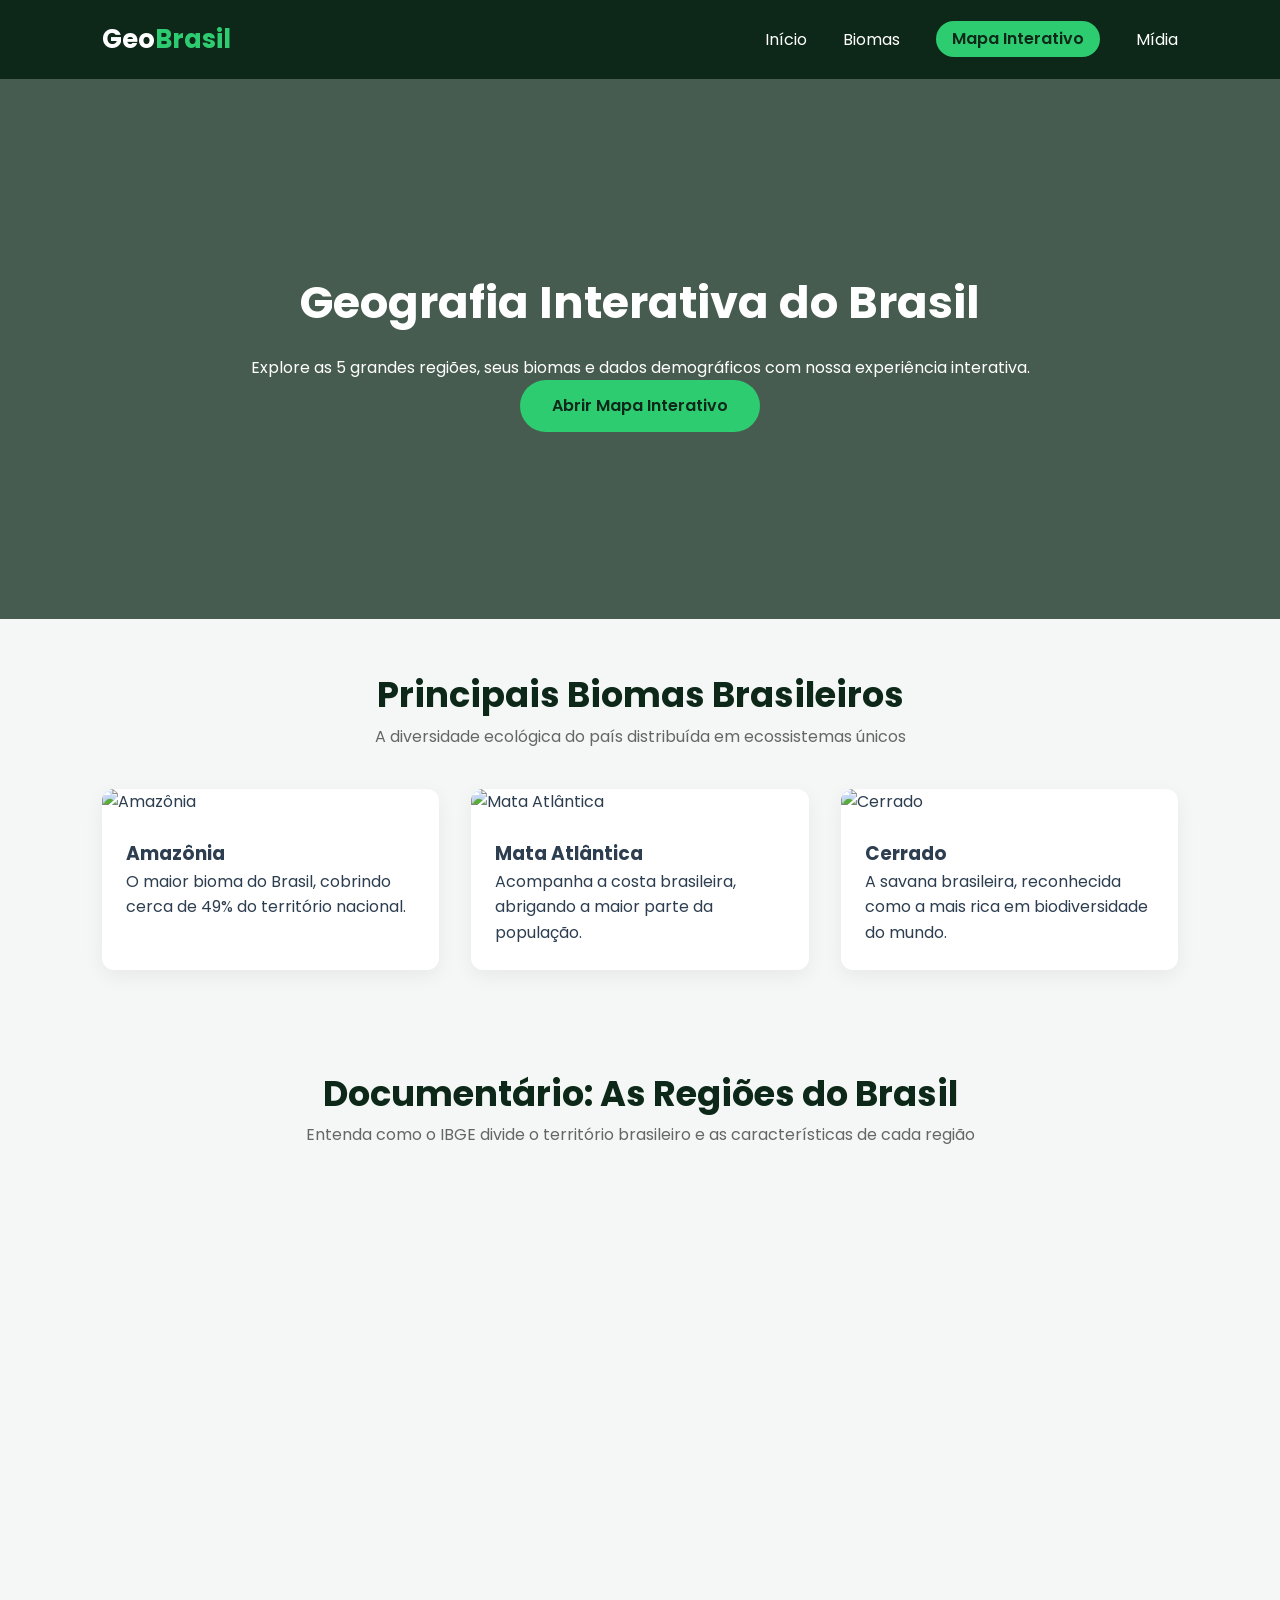
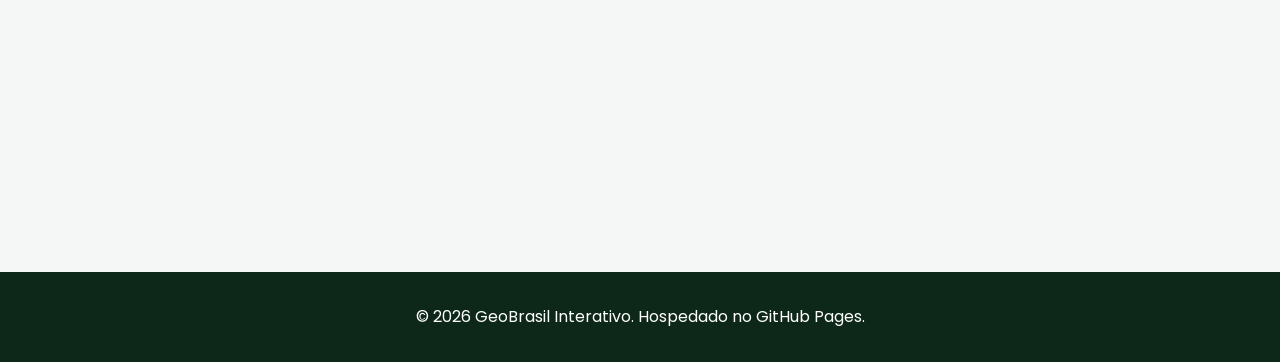
==== commit 54b842d2: "Update index.html" ====
--- a/index.html
+++ b/index.html
@@ -57,10 +57,10 @@
     </section>
 
     <section id="midia" class="media-section">
-        <h2>Documentário em Vídeo</h2>
-        <p class="subtitulo">Aprofunde seus conhecimentos sobre o relevo e a formação geográfica do país</p>
+        <h2>Documentário: As Regiões do Brasil</h2>
+        <p class="subtitulo">Entenda como o IBGE divide o território brasileiro e as características de cada região</p>
         <div class="video-container">
-            <iframe src="https://www.youtube-nocookie.com/embed/dQw4w9WgXcQ" title="Documentário Geografia do Brasil" frameborder="0" allowfullscreen></iframe>
+            <iframe src="https://www.youtube-nocookie.com/embed/v-S83m8Pj68" title="Geografia - Regiões do Brasil" frameborder="0" allow="accelerometer; autoplay; clipboard-write; encrypted-media; gyroscope; picture-in-picture" allowfullscreen></iframe>
         </div>
     </section>
 
--- a/style.css
+++ b/style.css
@@ -11,6 +11,7 @@
     line-height: 1.6;
 }
 
+/* NAVBAR */
 .navbar {
     display: flex;
     justify-content: space-between;
@@ -41,6 +42,7 @@
     font-weight: 600;
 }
 
+/* HERO SECTION */
 .hero {
     height: 60vh;
     background: linear-gradient(rgba(13, 40, 24, 0.75), rgba(13, 40, 24, 0.75)), 
@@ -66,6 +68,7 @@
 }
 .btn:hover { background: #27ae60; color: white; transform: translateY(-3px); }
 
+/* LAYOUT E ESTRUTURA */
 .cards-container, .media-section, .interactive-page { padding: 3rem 8%; }
 h2 { font-size: 2.2rem; color: #0d2818; text-align: center; }
 .subtitulo { text-align: center; color: #666; margin-bottom: 2.5rem; }
@@ -79,7 +82,7 @@
 .card img { width: 100%; height: 200px; object-fit: cover; }
 .card-info { padding: 1.5rem; }
 
-/* ANIMAÇÃO INTERATIVA DOS MARCADORES DO MAPA */
+/* MAPA E PAINEL */
 .map-layout {
     display: flex;
     gap: 2rem;
@@ -119,29 +122,32 @@
 .detail-item strong { display: block; color: #0d2818; }
 .detail-item.full-width { grid-column: span 2; }
 
-/* ANIMAÇÕES INTERATIVAS DO PULSO NO MAPA */
+/* ANIMAÇÃO SEM TREMIDA (SEM ALTERAR TAMANHO NO HOVER) */
 .pulse-marker {
-    animation: pulseGlow 2s infinite ease-in-out;
+    animation: pulseGlow 2.5s infinite ease-in-out;
     cursor: pointer;
-    transition: transform 0.3s ease;
+    transition: filter 0.3s ease, fill-opacity 0.3s ease;
+    transform-origin: center;
 }
 
 .pulse-marker:hover {
-    transform: scale(1.25);
+    fill-opacity: 1 !important;
+    filter: drop-shadow(0 0 14px rgba(0, 0, 0, 0.6)) brightness(1.15) !important;
 }
 
 @keyframes pulseGlow {
     0% {
-        filter: drop-shadow(0 0 2px rgba(46, 204, 113, 0.6));
+        filter: drop-shadow(0 0 3px rgba(0, 0, 0, 0.2));
     }
     50% {
-        filter: drop-shadow(0 0 12px rgba(46, 204, 113, 0.9));
+        filter: drop-shadow(0 0 8px rgba(0, 0, 0, 0.45));
     }
     100% {
-        filter: drop-shadow(0 0 2px rgba(46, 204, 113, 0.6));
+        filter: drop-shadow(0 0 3px rgba(0, 0, 0, 0.2));
     }
 }
 
+/* VÍDEO E RODAPÉ */
 .video-container {
     position: relative;
     padding-bottom: 56.25%;
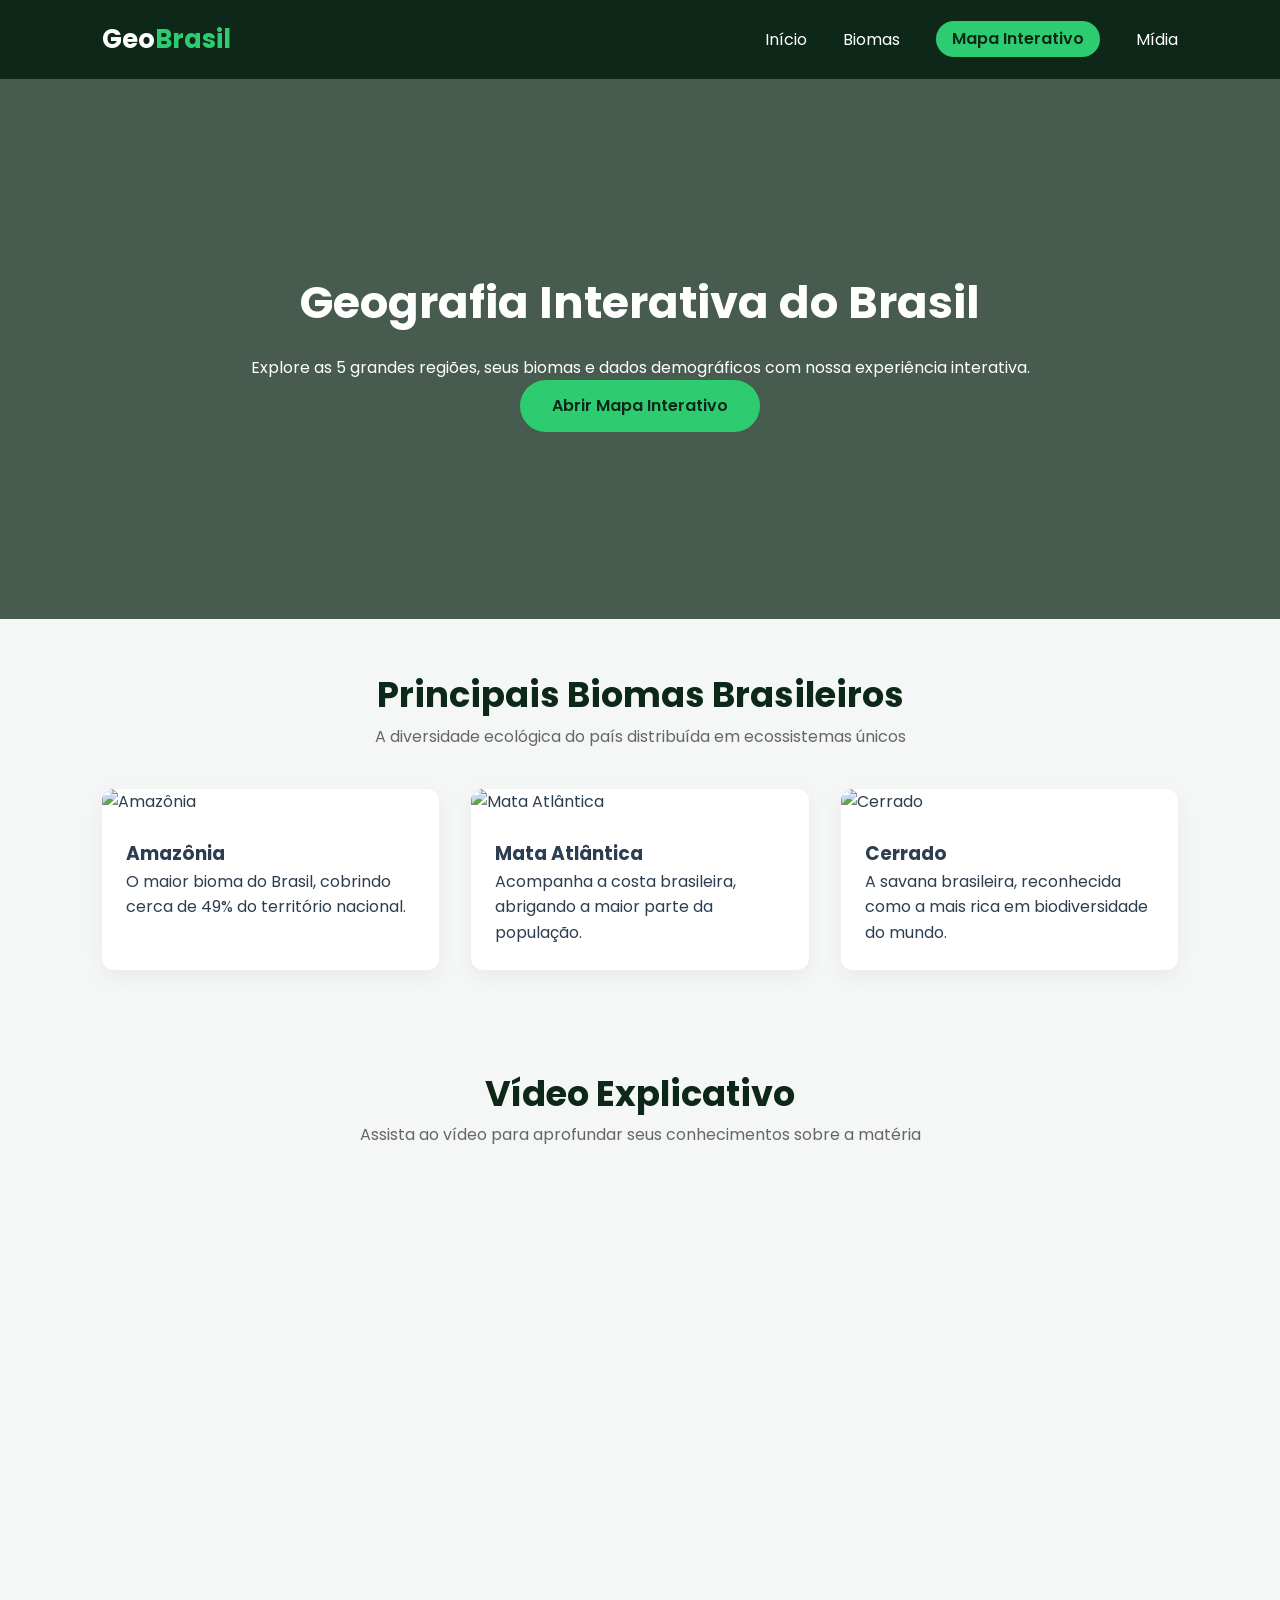
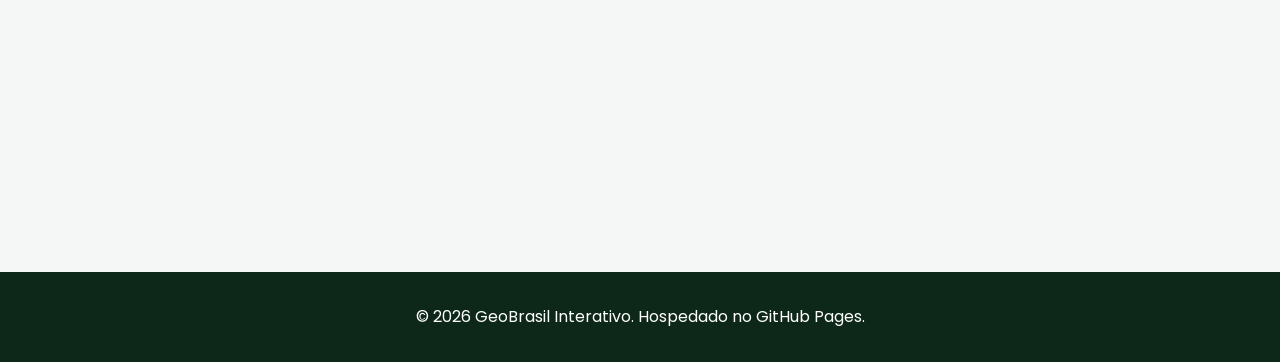
==== commit 4a7db641: "Update index.html" ====
--- a/index.html
+++ b/index.html
@@ -4,6 +4,8 @@
     <meta charset="UTF-8">
     <meta name="viewport" content="width=device-width, initial-scale=1.0">
     <title>Geografia do Brasil | Portal</title>
+    <link rel="preconnect" href="https://fonts.googleapis.com">
+    <link rel="preconnect" href="https://fonts.gstatic.com" crossorigin>
     <link href="https://fonts.googleapis.com/css2?family=Poppins:wght@300;400;600;700&display=swap" rel="stylesheet">
     <link rel="stylesheet" href="style.css">
 </head>
@@ -57,10 +59,10 @@
     </section>
 
     <section id="midia" class="media-section">
-        <h2>Documentário: As Regiões do Brasil</h2>
-        <p class="subtitulo">Entenda como o IBGE divide o território brasileiro e as características de cada região</p>
+        <h2>Vídeo Explicativo</h2>
+        <p class="subtitulo">Assista ao vídeo para aprofundar seus conhecimentos sobre a matéria</p>
         <div class="video-container">
-            <iframe src="https://www.youtube-nocookie.com/embed/v-S83m8Pj68" title="Geografia - Regiões do Brasil" frameborder="0" allow="accelerometer; autoplay; clipboard-write; encrypted-media; gyroscope; picture-in-picture" allowfullscreen></iframe>
+            <iframe src="https://www.youtube-nocookie.com/embed/uHYgh89B67w" title="Vídeo Geografia" frameborder="0" allow="accelerometer; autoplay; clipboard-write; encrypted-media; gyroscope; picture-in-picture" allowfullscreen></iframe>
         </div>
     </section>
 
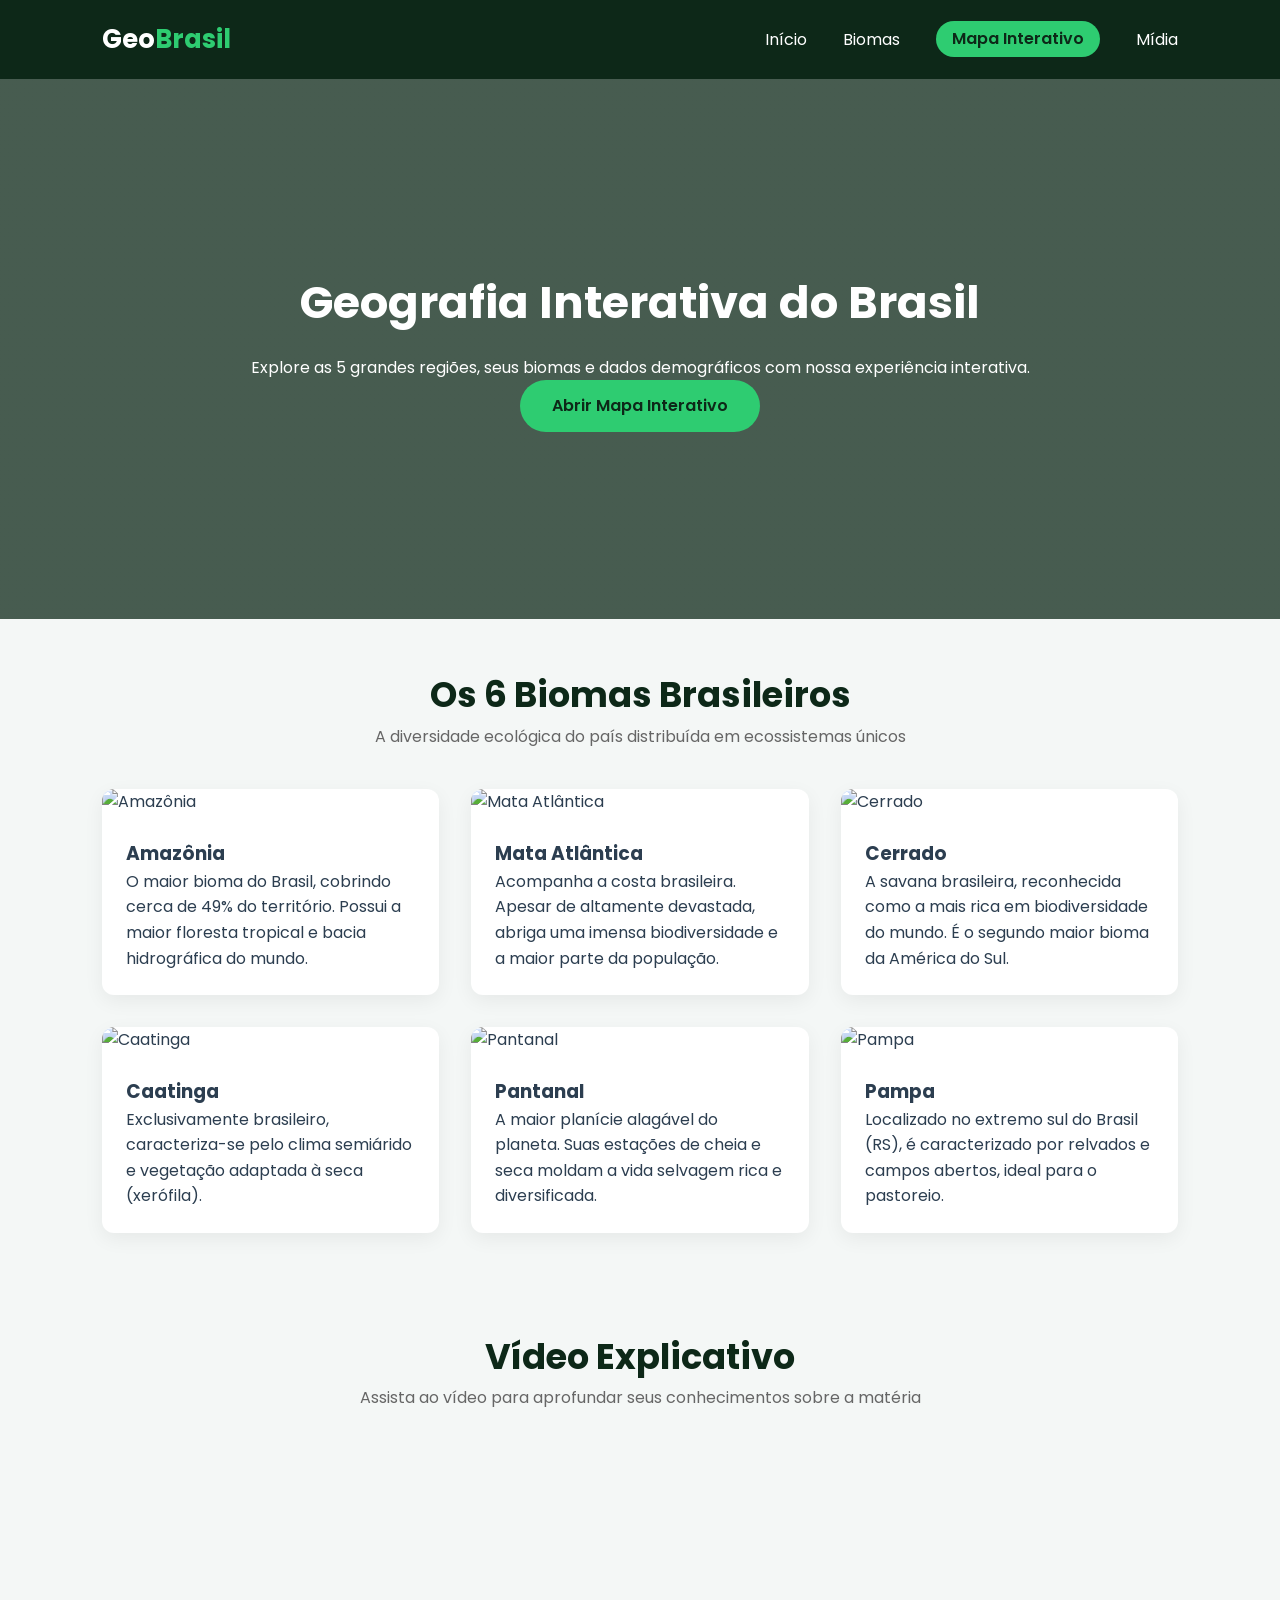
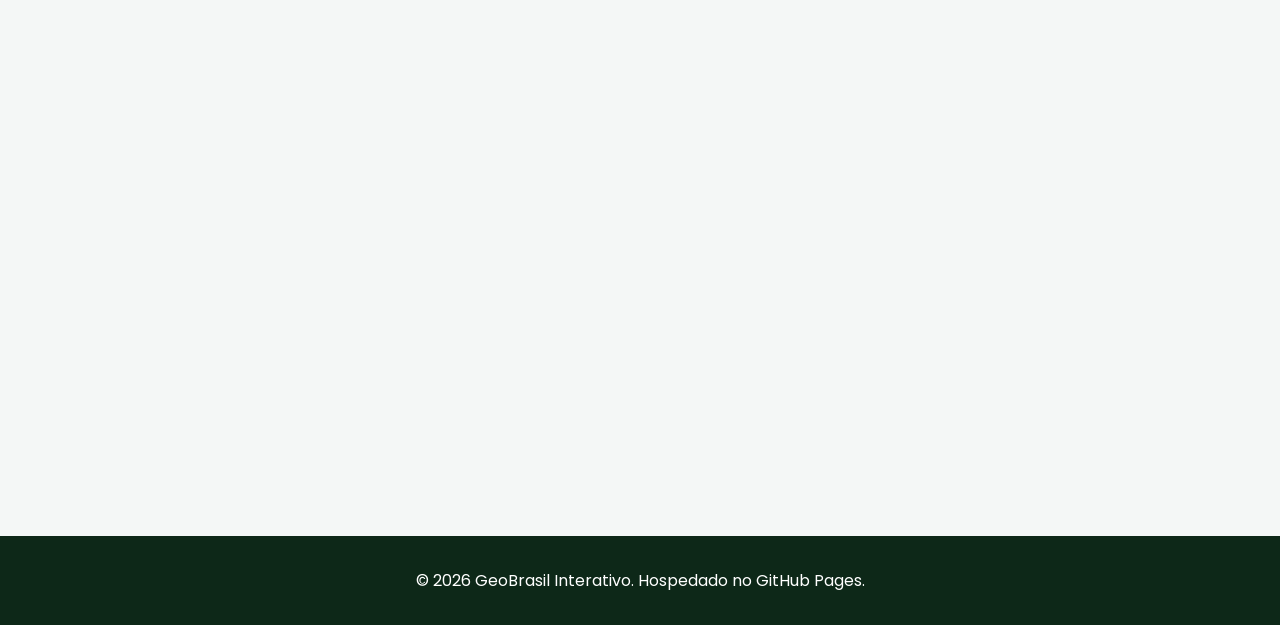
==== commit 7bd2d8fc: "Update index.html" ====
--- a/index.html
+++ b/index.html
@@ -30,7 +30,7 @@
     </section>
 
     <section id="biomas" class="cards-container">
-        <h2>Principais Biomas Brasileiros</h2>
+        <h2>Os 6 Biomas Brasileiros</h2>
         <p class="subtitulo">A diversidade ecológica do país distribuída em ecossistemas únicos</p>
         
         <div class="grid">
@@ -38,21 +38,47 @@
                 <img src="https://images.unsplash.com/photo-1516026672322-bc52d61a55d5?auto=format&fit=crop&w=600&q=80" alt="Amazônia">
                 <div class="card-info">
                     <h3>Amazônia</h3>
-                    <p>O maior bioma do Brasil, cobrindo cerca de 49% do território nacional.</p>
+                    <p>O maior bioma do Brasil, cobrindo cerca de 49% do território. Possui a maior floresta tropical e bacia hidrográfica do mundo.</p>
                 </div>
             </div>
+
             <div class="card">
                 <img src="https://images.unsplash.com/photo-1507525428034-b723cf961d3e?auto=format&fit=crop&w=600&q=80" alt="Mata Atlântica">
                 <div class="card-info">
                     <h3>Mata Atlântica</h3>
-                    <p>Acompanha a costa brasileira, abrigando a maior parte da população.</p>
+                    <p>Acompanha a costa brasileira. Apesar de altamente devastada, abriga uma imensa biodiversidade e a maior parte da população.</p>
                 </div>
             </div>
+
             <div class="card">
                 <img src="https://images.unsplash.com/photo-1544644181-1484b3fdfc62?auto=format&fit=crop&w=600&q=80" alt="Cerrado">
                 <div class="card-info">
                     <h3>Cerrado</h3>
-                    <p>A savana brasileira, reconhecida como a mais rica em biodiversidade do mundo.</p>
+                    <p>A savana brasileira, reconhecida como a mais rica em biodiversidade do mundo. É o segundo maior bioma da América do Sul.</p>
+                </div>
+            </div>
+
+            <div class="card">
+                <img src="https://images.unsplash.com/photo-1509316975850-ff9c5deb0cd9?auto=format&fit=crop&w=600&q=80" alt="Caatinga">
+                <div class="card-info">
+                    <h3>Caatinga</h3>
+                    <p>Exclusivamente brasileiro, caracteriza-se pelo clima semiárido e vegetação adaptada à seca (xerófila).</p>
+                </div>
+            </div>
+
+            <div class="card">
+                <img src="https://images.unsplash.com/photo-1518709268805-4e9042af9f23?auto=format&fit=crop&w=600&q=80" alt="Pantanal">
+                <div class="card-info">
+                    <h3>Pantanal</h3>
+                    <p>A maior planície alagável do planeta. Suas estações de cheia e seca moldam a vida selvagem rica e diversificada.</p>
+                </div>
+            </div>
+
+            <div class="card">
+                <img src="https://images.unsplash.com/photo-1500382017468-9049fed747ef?auto=format&fit=crop&w=600&q=80" alt="Pampa">
+                <div class="card-info">
+                    <h3>Pampa</h3>
+                    <p>Localizado no extremo sul do Brasil (RS), é caracterizado por relvados e campos abertos, ideal para o pastoreio.</p>
                 </div>
             </div>
         </div>
